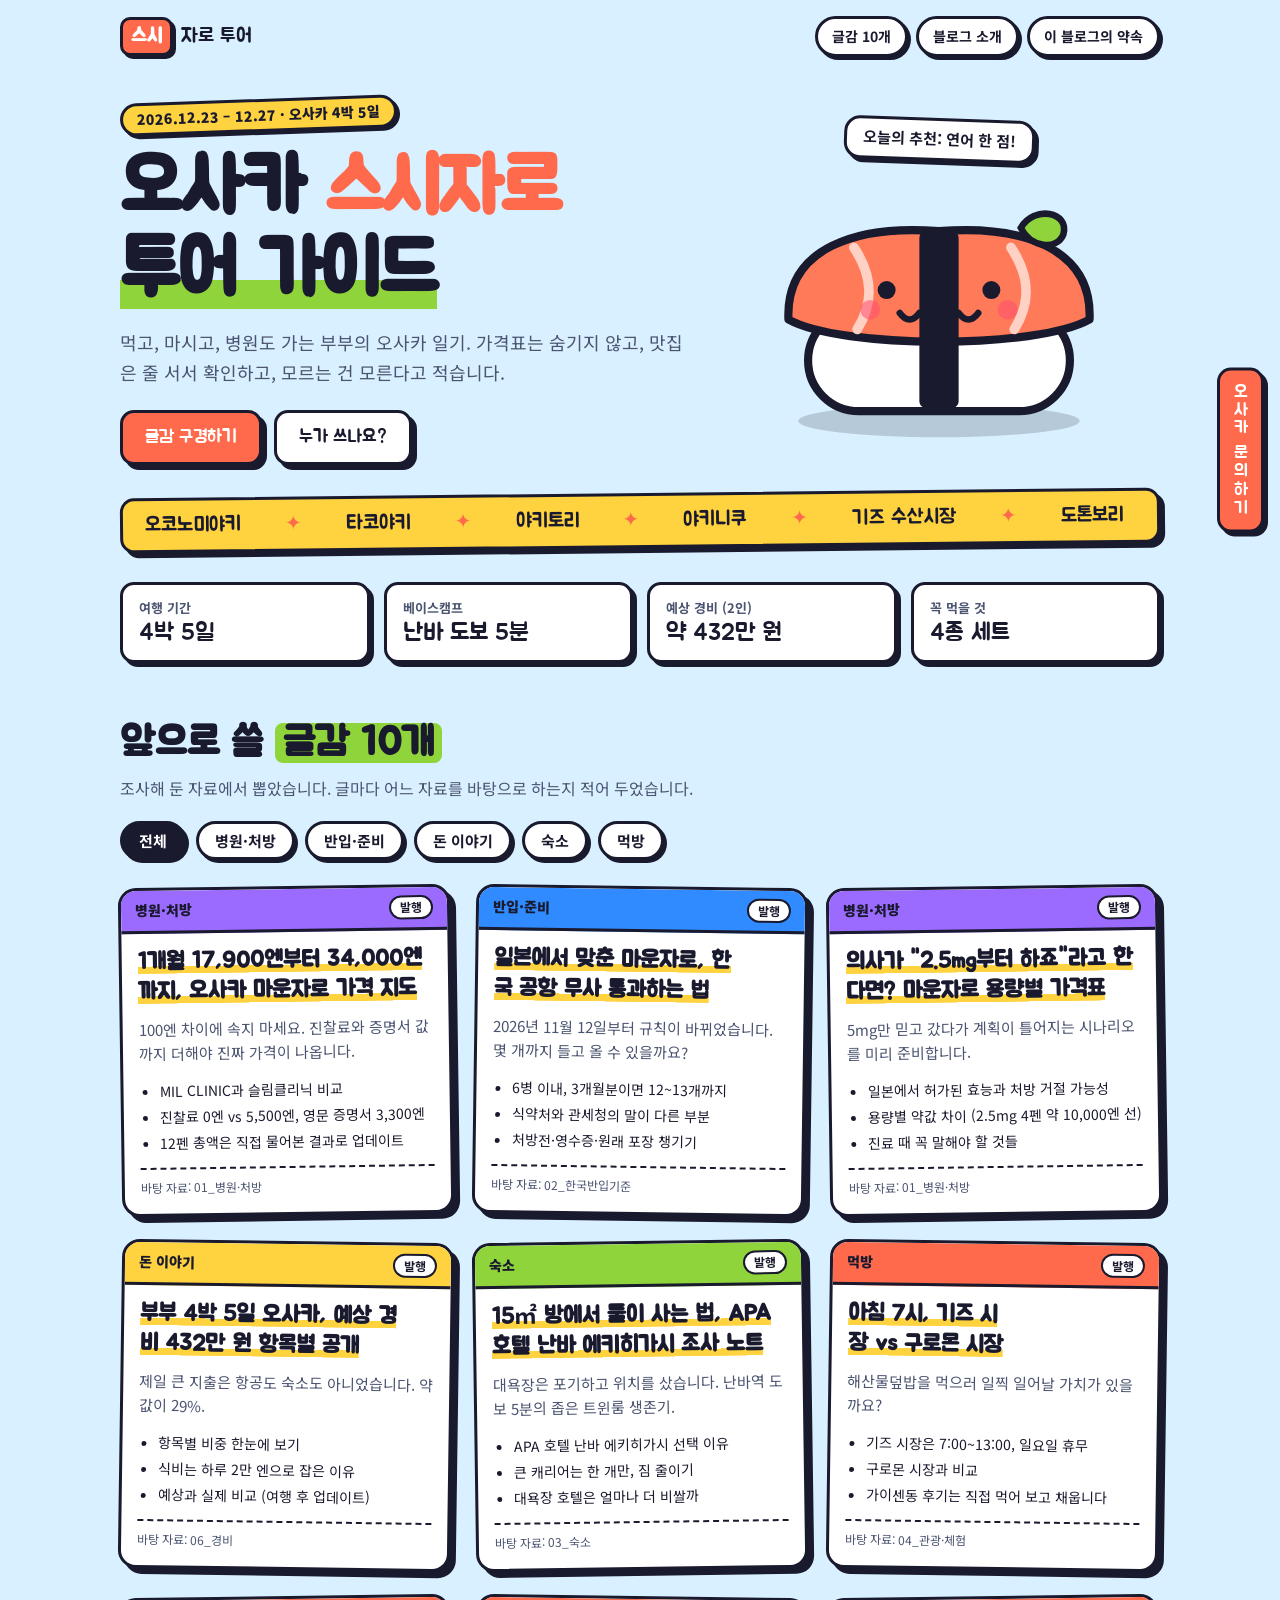
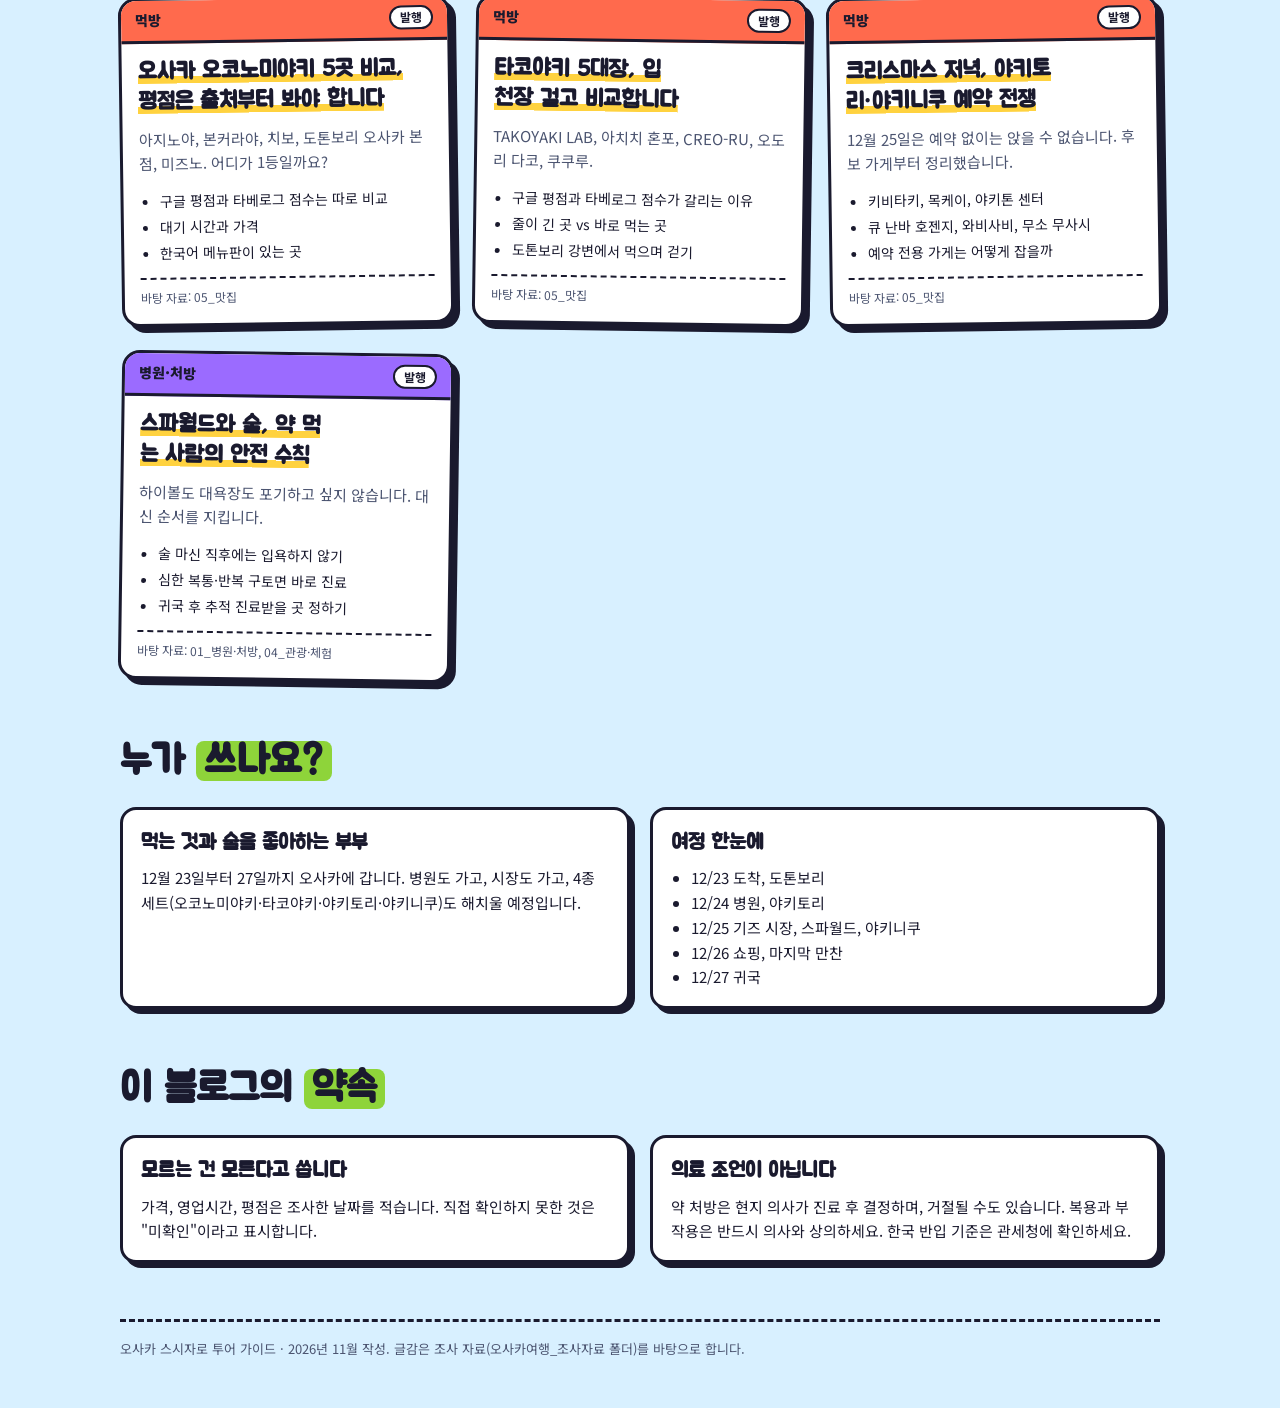
==== index.html @ 376a3b2e "블로그 첫 업로드 Co-Authored-By: Claude Sonnet 5.5 <noreply@anthropic.com>" ====
<!doctype html>
<html lang="ko">
<head>
  <meta charset="utf-8">
  <meta name="viewport" content="width=device-width, initial-scale=1">
  <title>오사카 스시자로 투어 가이드</title>
  <meta name="description" content="먹고 마시고 처방받는 오사카 4박 5일. 병원 가격부터 맛집, 경비까지 솔직하게 기록하는 여행 블로그">
  <link rel="preconnect" href="https://fonts.googleapis.com">
  <link rel="preconnect" href="https://fonts.gstatic.com" crossorigin>
  <link rel="stylesheet" href="https://fonts.googleapis.com/css2?family=Jua&family=Noto+Sans+KR:wght@400;500;700;900&display=swap">
  <link rel="stylesheet" href="style.css">
</head>
<body>
<div class="wrap">

  <div class="bar">
    <a class="logo" href="#top"><b>스시</b>자로 투어</a>
    <nav class="menu" aria-label="메뉴">
      <a href="#topics">글감 10개</a>
      <a href="#about">블로그 소개</a>
      <a href="#rules">이 블로그의 약속</a>
    </nav>
  </div>

  <header class="hero" id="top">
    <div>
      <span class="kicker">2026.12.23 – 12.27 · 오사카 4박 5일</span>
      <h1>오사카 <span>스시자로</span><br><em>투어 가이드</em></h1>
      <p class="lead">먹고, 마시고, 병원도 가는 부부의 오사카 일기. 가격표는 숨기지 않고, 맛집은 줄 서서 확인하고, 모르는 건 모른다고 적습니다.</p>
      <div class="cta">
        <a class="btn" href="#topics">글감 구경하기</a>
        <a class="btn alt" href="#about">누가 쓰나요?</a>
      </div>
    </div>
    <div class="mascot">
      <p class="bubble">오늘의 추천: 연어 한 점!</p>
      <svg viewBox="0 0 220 170" role="img" aria-label="웃는 연어 초밥 캐릭터">
        <ellipse cx="110" cy="154" rx="86" ry="10" fill="#1a1a2e" opacity=".18"/>
        <rect x="30" y="86" width="160" height="62" rx="31" fill="#ffffff" stroke="#1a1a2e" stroke-width="5"/>
        <path d="M18 92 C16 48 60 34 110 38 C160 34 204 48 202 92 C170 110 50 110 18 92Z" fill="#ff7a59" stroke="#1a1a2e" stroke-width="5" stroke-linejoin="round"/>
        <path d="M58 48 C70 66 70 82 60 98" stroke="#ffd1c4" stroke-width="6" fill="none" stroke-linecap="round"/>
        <path d="M154 48 C166 66 166 82 156 98" stroke="#ffd1c4" stroke-width="6" fill="none" stroke-linecap="round"/>
        <rect x="98" y="38" width="24" height="108" rx="4" fill="#1a1a2e"/>
        <circle cx="78" cy="74" r="5.5" fill="#1a1a2e"/>
        <circle cx="142" cy="74" r="5.5" fill="#1a1a2e"/>
        <circle cx="68" cy="86" r="6" fill="#ff4d6d" opacity=".55"/>
        <circle cx="152" cy="86" r="6" fill="#ff4d6d" opacity=".55"/>
        <path d="M86 88 Q92 96 98 88" stroke="#1a1a2e" stroke-width="4" fill="none" stroke-linecap="round"/>
        <path d="M122 88 Q128 96 134 88" stroke="#1a1a2e" stroke-width="4" fill="none" stroke-linecap="round"/>
        <path d="M160 36 C168 22 190 26 186 40 C182 50 166 48 160 36Z" fill="#8ed43a" stroke="#1a1a2e" stroke-width="4"/>
      </svg>
    </div>
  </header>

  <div class="ticker" aria-hidden="true">
    <div class="track">
      <span>오코노미야키</span><span>타코야키</span><span>야키토리</span><span>야키니쿠</span><span>기즈 수산시장</span><span>도톤보리</span><span>하이볼 한 잔</span>
      <span>오코노미야키</span><span>타코야키</span><span>야키토리</span><span>야키니쿠</span><span>기즈 수산시장</span><span>도톤보리</span><span>하이볼 한 잔</span>
    </div>
  </div>

  <section class="facts" aria-label="여행 정보">
    <div class="fact"><div class="k">여행 기간</div><div class="v">4박 5일</div></div>
    <div class="fact"><div class="k">베이스캠프</div><div class="v">난바 도보 5분</div></div>
    <div class="fact"><div class="k">예상 경비 (2인)</div><div class="v">약 432만 원</div></div>
    <div class="fact"><div class="k">꼭 먹을 것</div><div class="v">4종 세트</div></div>
  </section>

  <section class="sec" id="topics">
    <h2>앞으로 쓸 <mark>글감 10개</mark></h2>
    <p class="sub">조사해 둔 자료에서 뽑았습니다. 글마다 어느 자료를 바탕으로 하는지 적어 두었습니다.</p>

    <div class="filters" role="group" aria-label="카테고리 필터">
      <button class="chip" type="button" data-f="all" aria-pressed="true">전체</button>
      <button class="chip" type="button" data-f="med" aria-pressed="false">병원·처방</button>
      <button class="chip" type="button" data-f="law" aria-pressed="false">반입·준비</button>
      <button class="chip" type="button" data-f="money" aria-pressed="false">돈 이야기</button>
      <button class="chip" type="button" data-f="stay" aria-pressed="false">숙소</button>
      <button class="chip" type="button" data-f="food" aria-pressed="false">먹방</button>
    </div>

    <div class="grid" id="grid">

      <article class="card t-med" data-c="med">
        <div class="head"><span class="cat">병원·처방</span><span class="state">발행</span></div>
        <div class="body">
          <h3><a href="posts/mounjaro-price-map.html">1개월 17,900엔부터 34,000엔까지, 오사카 마운자로 가격 지도</a></h3>
          <p class="hook">100엔 차이에 속지 마세요. 진찰료와 증명서 값까지 더해야 진짜 가격이 나옵니다.</p>
          <ul>
            <li>MIL CLINIC과 슬림클리닉 비교</li>
            <li>진찰료 0엔 vs 5,500엔, 영문 증명서 3,300엔</li>
            <li>12펜 총액은 직접 물어본 결과로 업데이트</li>
          </ul>
          <p class="src">바탕 자료: 01_병원·처방</p>
        </div>
      </article>

      <article class="card t-law" data-c="law">
        <div class="head"><span class="cat">반입·준비</span><span class="state">발행</span></div>
        <div class="body">
          <h3><a href="posts/korea-customs-rules.html">일본에서 맞춘 마운자로, 한국 공항 무사 통과하는 법</a></h3>
          <p class="hook">2026년 11월 12일부터 규칙이 바뀌었습니다. 몇 개까지 들고 올 수 있을까요?</p>
          <ul>
            <li>6병 이내, 3개월분이면 12~13개까지</li>
            <li>식약처와 관세청의 말이 다른 부분</li>
            <li>처방전·영수증·원래 포장 챙기기</li>
          </ul>
          <p class="src">바탕 자료: 02_한국반입기준</p>
        </div>
      </article>

      <article class="card t-med" data-c="med">
        <div class="head"><span class="cat">병원·처방</span><span class="state">발행</span></div>
        <div class="body">
          <h3><a href="posts/dose-2-5mg.html">의사가 "2.5mg부터 하죠"라고 한다면? 마운자로 용량별 가격표</a></h3>
          <p class="hook">5mg만 믿고 갔다가 계획이 틀어지는 시나리오를 미리 준비합니다.</p>
          <ul>
            <li>일본에서 허가된 효능과 처방 거절 가능성</li>
            <li>용량별 약값 차이 (2.5mg 4펜 약 10,000엔 선)</li>
            <li>진료 때 꼭 말해야 할 것들</li>
          </ul>
          <p class="src">바탕 자료: 01_병원·처방</p>
        </div>
      </article>

      <article class="card t-money" data-c="money">
        <div class="head"><span class="cat">돈 이야기</span><span class="state">발행</span></div>
        <div class="body">
          <h3><a href="posts/budget-432.html">부부 4박 5일 오사카, 예상 경비 432만 원 항목별 공개</a></h3>
          <p class="hook">제일 큰 지출은 항공도 숙소도 아니었습니다. 약값이 29%.</p>
          <ul>
            <li>항목별 비중 한눈에 보기</li>
            <li>식비는 하루 2만 엔으로 잡은 이유</li>
            <li>예상과 실제 비교 (여행 후 업데이트)</li>
          </ul>
          <p class="src">바탕 자료: 06_경비</p>
        </div>
      </article>

      <article class="card t-stay" data-c="stay">
        <div class="head"><span class="cat">숙소</span><span class="state">발행</span></div>
        <div class="body">
          <h3><a href="posts/hotel-15sqm.html">15㎡ 방에서 둘이 사는 법, APA 호텔 난바 에키히가시 조사 노트</a></h3>
          <p class="hook">대욕장은 포기하고 위치를 샀습니다. 난바역 도보 5분의 좁은 트윈룸 생존기.</p>
          <ul>
            <li>APA 호텔 난바 에키히가시 선택 이유</li>
            <li>큰 캐리어는 한 개만, 짐 줄이기</li>
            <li>대욕장 호텔은 얼마나 더 비쌀까</li>
          </ul>
          <p class="src">바탕 자료: 03_숙소</p>
        </div>
      </article>

      <article class="card t-food" data-c="food">
        <div class="head"><span class="cat">먹방</span><span class="state">발행</span></div>
        <div class="body">
          <h3><a href="posts/kizu-vs-kuromon.html">아침 7시, 기즈 시장 vs 구로몬 시장</a></h3>
          <p class="hook">해산물덮밥을 먹으러 일찍 일어날 가치가 있을까요?</p>
          <ul>
            <li>기즈 시장은 7:00~13:00, 일요일 휴무</li>
            <li>구로몬 시장과 비교</li>
            <li>가이센동 후기는 직접 먹어 보고 채웁니다</li>
          </ul>
          <p class="src">바탕 자료: 04_관광·체험</p>
        </div>
      </article>

      <article class="card t-food" data-c="food">
        <div class="head"><span class="cat">먹방</span><span class="state">발행</span></div>
        <div class="body">
          <h3><a href="posts/okonomiyaki-5.html">오사카 오코노미야키 5곳 비교, 평점은 출처부터 봐야 합니다</a></h3>
          <p class="hook">아지노야, 본커라야, 치보, 도톤보리 오사카 본점, 미즈노. 어디가 1등일까요?</p>
          <ul>
            <li>구글 평점과 타베로그 점수는 따로 비교</li>
            <li>대기 시간과 가격</li>
            <li>한국어 메뉴판이 있는 곳</li>
          </ul>
          <p class="src">바탕 자료: 05_맛집</p>
        </div>
      </article>

      <article class="card t-food" data-c="food">
        <div class="head"><span class="cat">먹방</span><span class="state">발행</span></div>
        <div class="body">
          <h3><a href="posts/takoyaki-5.html">타코야키 5대장, 입천장 걸고 비교합니다</a></h3>
          <p class="hook">TAKOYAKI LAB, 아치치 혼포, CREO-RU, 오도리 다코, 쿠쿠루.</p>
          <ul>
            <li>구글 평점과 타베로그 점수가 갈리는 이유</li>
            <li>줄이 긴 곳 vs 바로 먹는 곳</li>
            <li>도톤보리 강변에서 먹으며 걷기</li>
          </ul>
          <p class="src">바탕 자료: 05_맛집</p>
        </div>
      </article>

      <article class="card t-food" data-c="food">
        <div class="head"><span class="cat">먹방</span><span class="state">발행</span></div>
        <div class="body">
          <h3><a href="posts/christmas-yakitori-yakiniku.html">크리스마스 저녁, 야키토리·야키니쿠 예약 전쟁</a></h3>
          <p class="hook">12월 25일은 예약 없이는 앉을 수 없습니다. 후보 가게부터 정리했습니다.</p>
          <ul>
            <li>키비타키, 목케이, 야키톤 센터</li>
            <li>큐 난바 호젠지, 와비사비, 무소 무사시</li>
            <li>예약 전용 가게는 어떻게 잡을까</li>
          </ul>
          <p class="src">바탕 자료: 05_맛집</p>
        </div>
      </article>

      <article class="card t-med" data-c="med">
        <div class="head"><span class="cat">병원·처방</span><span class="state">발행</span></div>
        <div class="body">
          <h3><a href="posts/spaworld-and-drinks.html">스파월드와 술, 약 먹는 사람의 안전 수칙</a></h3>
          <p class="hook">하이볼도 대욕장도 포기하고 싶지 않습니다. 대신 순서를 지킵니다.</p>
          <ul>
            <li>술 마신 직후에는 입욕하지 않기</li>
            <li>심한 복통·반복 구토면 바로 진료</li>
            <li>귀국 후 추적 진료받을 곳 정하기</li>
          </ul>
          <p class="src">바탕 자료: 01_병원·처방, 04_관광·체험</p>
        </div>
      </article>

    </div>
  </section>

  <section class="sec" id="about">
    <h2>누가 <mark>쓰나요?</mark></h2>
    <div class="about">
      <div class="note">
        <h3>먹는 것과 술을 좋아하는 부부</h3>
        <p>12월 23일부터 27일까지 오사카에 갑니다. 병원도 가고, 시장도 가고, 4종 세트(오코노미야키·타코야키·야키토리·야키니쿠)도 해치울 예정입니다.</p>
      </div>
      <div class="note">
        <h3>여정 한눈에</h3>
        <ul>
          <li>12/23 도착, 도톤보리</li>
          <li>12/24 병원, 야키토리</li>
          <li>12/25 기즈 시장, 스파월드, 야키니쿠</li>
          <li>12/26 쇼핑, 마지막 만찬</li>
          <li>12/27 귀국</li>
        </ul>
      </div>
    </div>
  </section>

  <section class="sec" id="rules">
    <h2>이 블로그의 <mark>약속</mark></h2>
    <div class="about">
      <div class="note">
        <h3>모르는 건 모른다고 씁니다</h3>
        <p>가격, 영업시간, 평점은 조사한 날짜를 적습니다. 직접 확인하지 못한 것은 "미확인"이라고 표시합니다.</p>
      </div>
      <div class="note">
        <h3>의료 조언이 아닙니다</h3>
        <p>약 처방은 현지 의사가 진료 후 결정하며, 거절될 수도 있습니다. 복용과 부작용은 반드시 의사와 상의하세요. 한국 반입 기준은 관세청에 확인하세요.</p>
      </div>
    </div>
  </section>

  <footer>
    <p>오사카 스시자로 투어 가이드 · 2026년 11월 작성. 글감은 조사 자료(오사카여행_조사자료 폴더)를 바탕으로 합니다.</p>
  </footer>

</div>

<!-- 오사카 관광 문의 팝업 (에어테이블 폼 연동) -->
<button class="ask-fab" id="askOpen" type="button" aria-controls="askPanel" aria-expanded="false">오사카 문의하기</button>
<aside class="ask-panel" id="askPanel" role="dialog" aria-label="오사카 관광 문의" hidden>
  <div class="ask-head">
    <strong>오사카 관광 문의</strong>
    <button class="ask-close" id="askClose" type="button" aria-label="닫기">×</button>
  </div>
  <form class="ask-body" id="askForm" novalidate>
    <p>오사카 관광에서 궁금한 게 있나요? 로그인 없이 남겨 주세요. 이메일로 답변드립니다.</p>
    <label>닉네임
      <input type="text" name="nick" maxlength="40" required autocomplete="nickname">
    </label>
    <label>이메일
      <input type="email" name="email" maxlength="120" required autocomplete="email">
    </label>
    <label>어떤 관광을 원하세요?
      <textarea name="want" rows="4" maxlength="1000" required placeholder="가고 싶은 곳, 궁금한 점을 적어 주세요."></textarea>
    </label>
    <input type="text" name="website" class="ask-hp" tabindex="-1" autocomplete="off" aria-hidden="true">
    <button class="btn" type="submit" id="askSubmit">문의 보내기</button>
    <p class="ask-msg" id="askMsg" role="status" aria-live="polite"></p>
  </form>
</aside>

<script>
  (function () {
    // 에어테이블 토큰(권한: data.records:write, 이 베이스만)을 아래 따옴표 안에 붙여 넣으세요.
    // 주의: 블로그 방문자가 코드에서 볼 수 있으므로 반드시 쓰기 전용·이 베이스 한정 토큰만 쓰세요.
    var AIRTABLE_TOKEN = 'patfMUoDNKihwawKv.8fa177dfb7f80d6ca1d1474630971157a06d45301fa7974c2d5905beda78af8a';
    var API_URL = 'https://api.airtable.com/v0/appZMCVjxIQNOp0qZ/tblI71jBZUew3wyYv';
    var openBtn = document.getElementById('askOpen');
    var panel = document.getElementById('askPanel');
    var closeBtn = document.getElementById('askClose');
    var form = document.getElementById('askForm');
    var msg = document.getElementById('askMsg');
    var sendBtn = document.getElementById('askSubmit');
    function toggle(show) {
      panel.hidden = !show;
      openBtn.hidden = show;
      openBtn.setAttribute('aria-expanded', show ? 'true' : 'false');
    }
    openBtn.addEventListener('click', function () { toggle(true); });
    form.addEventListener('submit', function (e) {
      e.preventDefault();
      var nick = form.nick.value.trim(), email = form.email.value.trim(), want = form.want.value.trim();
      if (form.website.value) { return; } // 스팸 봇 걸러내기
      if (!nick || !email || !want) { msg.textContent = '세 칸을 모두 채워 주세요.'; return; }
      if (!/^[^@\s]+@[^@\s]+\.[^@\s]+$/.test(email)) { msg.textContent = '이메일 형식을 확인해 주세요.'; return; }
      if (!AIRTABLE_TOKEN) { msg.textContent = '아직 접수 연결이 끝나지 않았습니다.'; return; }
      sendBtn.disabled = true; msg.textContent = '보내는 중...';
      fetch(API_URL, {
        method: 'POST',
        headers: { 'Authorization': 'Bearer ' + AIRTABLE_TOKEN, 'Content-Type': 'application/json' },
        body: JSON.stringify({ fields: { fldmFnpMJJ1Px8OaU: nick, fldLrledRYfrE1ClS: email, fldPlDzghXHToxa6z: want } })
      }).then(function (r) {
        if (!r.ok) { throw new Error(r.status); }
        form.reset(); msg.textContent = '접수되었습니다. 감사합니다!';
      }).catch(function () {
        msg.textContent = '전송에 실패했습니다. 잠시 후 다시 시도해 주세요.';
      }).then(function () { sendBtn.disabled = false; });
    });
    closeBtn.addEventListener('click', function () { toggle(false); });
    document.addEventListener('keydown', function (e) { if (e.key === 'Escape' && !panel.hidden) toggle(false); });
  })();
  (function () {
    var chips = document.querySelectorAll('.chip');
    var cards = document.querySelectorAll('#grid .card');
    chips.forEach(function (chip) {
      chip.addEventListener('click', function () {
        var f = chip.getAttribute('data-f');
        chips.forEach(function (c) { c.setAttribute('aria-pressed', c === chip ? 'true' : 'false'); });
        cards.forEach(function (card) {
          card.hidden = !(f === 'all' || card.getAttribute('data-c') === f);
        });
      });
    });
  })();
</script>
</body>
</html>
---- style.css ----
/* 오사카 스시자로 투어 가이드
   콘셉트: 초밥집 스티커 북. 두꺼운 테두리와 딱딱한 그림자, 살짝 기울어진 카드. */
:root {
  --bg: #d8f0ff;
  --paper: #ffffff;
  --ink: #1a1a2e;
  --muted: #4b5470;
  --bd: #1a1a2e;
  --shadow: #1a1a2e;
  --salmon: #ff6a4d;
  --wasabi: #8ed43a;
  --sun: #ffd23f;
  --sea: #2f8bff;
  --grape: #9b6bff;
  --display: "Jua", "Noto Sans KR", "Malgun Gothic", system-ui, sans-serif;
  --body: "Noto Sans KR", "Malgun Gothic", "Apple SD Gothic Neo", system-ui, sans-serif;
}
@media (prefers-color-scheme: dark) {
  :root:not([data-theme="light"]) {
    --bg: #11172b; --paper: #1d2542; --ink: #f4f5fb; --muted: #aab2cf;
    --bd: #f4f5fb; --shadow: #ff6a4d;
    --salmon: #ff7a5e; --wasabi: #9be04a; --sun: #ffd84f; --sea: #5aa4ff; --grape: #b194ff;
    color-scheme: dark;
  }
}
:root[data-theme="dark"] {
  --bg: #11172b; --paper: #1d2542; --ink: #f4f5fb; --muted: #aab2cf;
  --bd: #f4f5fb; --shadow: #ff6a4d;
  --salmon: #ff7a5e; --wasabi: #9be04a; --sun: #ffd84f; --sea: #5aa4ff; --grape: #b194ff;
  color-scheme: dark;
}

* { box-sizing: border-box; }
html { scroll-behavior: smooth; }
body {
  margin: 0; background: var(--bg); color: var(--ink);
  font-family: var(--body); font-size: 16px; line-height: 1.65;
  padding-left: max(16px, env(safe-area-inset-left, 0px));
  padding-right: max(16px, env(safe-area-inset-right, 0px));
  padding-block: 0 48px;
}
.wrap { max-width: 1040px; margin: 0 auto; }
h1, h2, h3, p { margin: 0; text-wrap: balance; }
a { color: inherit; }
:focus-visible { outline: 3px solid var(--sea); outline-offset: 3px; }

/* 상단 바 */
.bar {
  display: flex; align-items: center; justify-content: space-between; gap: 12px; flex-wrap: wrap;
  padding: 16px 0 6px;
}
.logo { font-family: var(--display); font-size: 20px; text-decoration: none; display: inline-flex; align-items: center; gap: 8px; }
.logo b { background: var(--salmon); color: #fff; border: 3px solid var(--bd); border-radius: 10px; padding: 0 8px; box-shadow: 3px 3px 0 var(--shadow); }
.menu { display: flex; gap: 8px; flex-wrap: wrap; }
.menu a {
  text-decoration: none; font-weight: 700; font-size: 14px; padding: 6px 14px;
  background: var(--paper); border: 3px solid var(--bd); border-radius: 999px; box-shadow: 3px 3px 0 var(--shadow);
}
.menu a:hover { background: var(--sun); color: #1a1a2e; }

/* 히어로 */
.hero { display: grid; grid-template-columns: minmax(0, 1.3fr) minmax(0, 1fr); gap: 24px; align-items: center; padding: 36px 0 28px; }
.hero .kicker {
  display: inline-block; background: var(--sun); color: #1a1a2e; font-weight: 900; font-size: 14px;
  border: 3px solid var(--bd); border-radius: 999px; padding: 2px 14px; transform: rotate(-2deg); box-shadow: 3px 3px 0 var(--shadow);
}
.hero h1 { font-family: var(--display); font-size: clamp(38px, 7.5vw, 76px); line-height: 1.08; margin-top: 16px; letter-spacing: -0.02em; }
.hero h1 span { color: var(--salmon); }
.hero h1 em { font-style: normal; background: linear-gradient(transparent 62%, var(--wasabi) 62%); }
.hero p.lead { margin-top: 16px; font-size: 18px; color: var(--muted); max-width: 34em; text-wrap: pretty; }
.cta { display: flex; gap: 12px; flex-wrap: wrap; margin-top: 22px; }
.btn {
  font-family: var(--display); font-size: 18px; text-decoration: none; padding: 10px 22px;
  border: 3px solid var(--bd); border-radius: 14px; box-shadow: 5px 5px 0 var(--shadow);
  background: var(--salmon); color: #fff; transition: transform .12s, box-shadow .12s;
}
.btn.alt { background: var(--paper); color: var(--ink); }
.btn:hover { transform: translate(2px, 2px); box-shadow: 3px 3px 0 var(--shadow); }
.mascot { justify-self: center; width: min(100%, 360px); }
.mascot svg { width: 100%; height: auto; display: block; }
.bubble {
  position: relative; margin: 0 auto 8px; width: fit-content; max-width: 100%;
  background: var(--paper); border: 3px solid var(--bd); border-radius: 16px; padding: 6px 16px; font-weight: 700; font-size: 15px;
  box-shadow: 4px 4px 0 var(--shadow); transform: rotate(2deg);
}

/* 흐르는 띠 */
.ticker { overflow: hidden; border: 3px solid var(--bd); border-radius: 14px; background: var(--sun); color: #1a1a2e; box-shadow: 5px 5px 0 var(--shadow); transform: rotate(-0.6deg); }
.ticker .track { display: flex; width: max-content; animation: slide 28s linear infinite; }
.ticker span { font-family: var(--display); font-size: 20px; padding: 8px 22px; white-space: nowrap; }
.ticker span::after { content: "✦"; margin-left: 44px; color: var(--salmon); }
@keyframes slide { to { transform: translateX(-50%); } }

/* 정보 띠 */
.facts { display: grid; grid-template-columns: repeat(auto-fit, minmax(180px, 1fr)); gap: 14px; margin-top: 34px; }
.fact { background: var(--paper); border: 3px solid var(--bd); border-radius: 14px; padding: 12px 16px; box-shadow: 4px 4px 0 var(--shadow); min-width: 0; }
.fact .k { font-size: 13px; color: var(--muted); font-weight: 700; }
.fact .v { font-family: var(--display); font-size: 24px; line-height: 1.2; }

/* 섹션 제목 */
.sec { margin-top: 56px; }
.sec h2 { font-family: var(--display); font-size: clamp(28px, 5vw, 40px); line-height: 1.2; }
.sec h2 mark { background: var(--wasabi); color: #1a1a2e; padding: 0 8px; border-radius: 8px; }
.sec .sub { color: var(--muted); margin-top: 8px; text-wrap: pretty; }

/* 필터 */
.filters { display: flex; gap: 10px; flex-wrap: wrap; margin-top: 20px; }
.chip {
  font-family: var(--body); font-weight: 700; font-size: 15px; cursor: pointer; color: var(--ink);
  background: var(--paper); border: 3px solid var(--bd); border-radius: 999px; padding: 6px 16px; box-shadow: 3px 3px 0 var(--shadow);
}
.chip[aria-pressed="true"] { background: var(--ink); color: var(--paper); }

/* 글감 카드 */
.grid { display: grid; grid-template-columns: repeat(auto-fill, minmax(290px, 1fr)); gap: 26px 22px; margin-top: 26px; }
.card {
  --tone: var(--salmon);
  background: var(--paper); border: 3px solid var(--bd); border-radius: 18px; box-shadow: 6px 6px 0 var(--shadow);
  padding: 0; display: flex; flex-direction: column; min-width: 0; overflow: hidden; transition: transform .15s;
}
.card:nth-child(odd) { transform: rotate(-0.8deg); }
.card:nth-child(even) { transform: rotate(0.8deg); }
.card:hover { transform: rotate(0) translateY(-3px); }
.card[hidden] { display: none; }
.card .head { background: var(--tone); color: #1a1a2e; border-bottom: 3px solid var(--bd); padding: 8px 14px; display: flex; justify-content: space-between; align-items: center; gap: 8px; }
.card .cat { font-weight: 900; font-size: 14px; }
.card .state { font-size: 12px; font-weight: 700; background: #fff; color: #1a1a2e; border: 2px solid var(--bd); border-radius: 999px; padding: 0 9px; }
.card .body { padding: 14px 16px 16px; display: flex; flex-direction: column; gap: 10px; flex: 1; }
.card h3 { font-family: var(--display); font-size: 23px; line-height: 1.3; text-wrap: balance; }
.card h3 a { text-decoration: none; background: linear-gradient(transparent 68%, var(--sun) 68%); color: var(--ink); }
.card h3 a:hover { background: var(--sun); color: #1a1a2e; }
.card .hook { color: var(--muted); font-size: 15px; text-wrap: pretty; }
.card ul { margin: 0; padding-left: 20px; font-size: 14px; }
.card li { margin: 3px 0; text-wrap: pretty; }
.card .src { margin-top: auto; font-size: 12px; color: var(--muted); border-top: 2px dashed var(--bd); padding-top: 8px; }
.t-med { --tone: var(--grape); } .t-law { --tone: var(--sea); } .t-money { --tone: var(--sun); }
.t-stay { --tone: var(--wasabi); } .t-food { --tone: var(--salmon); }

/* 글 페이지 */
.post { max-width: 760px; margin: 0 auto; padding-top: 28px; }
.post .crumb { font-weight: 700; font-size: 14px; }
.post .crumb a { text-decoration: none; background: var(--paper); border: 3px solid var(--bd); border-radius: 999px; padding: 4px 14px; box-shadow: 3px 3px 0 var(--shadow); display: inline-block; }
.post .crumb a:hover { background: var(--sun); color: #1a1a2e; }
.post h1 { font-family: var(--display); font-size: clamp(30px, 6vw, 46px); line-height: 1.2; margin-top: 20px; letter-spacing: -0.01em; }
.post .meta { color: var(--muted); font-size: 14px; margin-top: 12px; display: flex; gap: 8px 14px; flex-wrap: wrap; }
.post .meta b { background: var(--grape); color: #1a1a2e; border: 2px solid var(--bd); border-radius: 999px; padding: 0 10px; }
.post h2 { font-family: var(--display); font-size: clamp(24px, 4.5vw, 32px); line-height: 1.25; margin-top: 44px; }
.post h2 mark { background: var(--wasabi); color: #1a1a2e; padding: 0 8px; border-radius: 8px; }
.post h3 { font-family: var(--display); font-size: 21px; margin-top: 26px; }
.post p { margin-top: 14px; text-wrap: pretty; }
.post ul, .post ol { padding-left: 22px; margin: 12px 0 0; }
.post li { margin: 5px 0; text-wrap: pretty; }
.post .tablewrap { overflow-x: auto; margin-top: 18px; border: 3px solid var(--bd); border-radius: 14px; background: var(--paper); box-shadow: 5px 5px 0 var(--shadow); }
.post table { width: 100%; border-collapse: collapse; font-size: 14px; min-width: 620px; }
.post th, .post td { padding: 10px 12px; text-align: left; border-bottom: 2px solid var(--line, #c9cfe0); vertical-align: top; }
.post th { background: var(--sun); color: #1a1a2e; font-size: 13px; white-space: nowrap; }
.post tr:last-child td { border-bottom: 0; }
.post td.num { text-align: right; white-space: nowrap; font-weight: 700; font-variant-numeric: tabular-nums; }
.post .box { margin-top: 20px; background: var(--paper); border: 3px solid var(--bd); border-radius: 16px; padding: 14px 18px 16px; box-shadow: 5px 5px 0 var(--shadow); }
.post .box.warn { background: color-mix(in srgb, var(--sun) 35%, var(--paper)); }
.post .box strong.t { font-family: var(--display); font-size: 19px; display: block; }
.post .box p:first-of-type { margin-top: 6px; }
.map { margin-top: 18px; background: var(--paper); border: 3px solid var(--bd); border-radius: 16px; padding: 14px 16px; box-shadow: 5px 5px 0 var(--shadow); }
.map .row { display: grid; grid-template-columns: minmax(96px, 1.1fr) minmax(0, 3fr) auto; gap: 10px; align-items: center; padding: 7px 0; font-size: 14px; }
.map .row + .row { border-top: 2px dashed var(--bd); }
.map .nm { font-weight: 700; min-width: 0; }
.map .nm small { display: block; font-weight: 400; color: var(--muted); font-size: 12px; }
.map .tr { height: 18px; background: color-mix(in srgb, var(--ink) 10%, var(--paper)); border-radius: 9px; border: 2px solid var(--bd); overflow: hidden; }
.map .fl { display: block; height: 100%; background: var(--salmon); }
.map .fl.lo { background: var(--wasabi); }
.map .fl.hi { background: var(--grape); }
.map .pr { font-variant-numeric: tabular-nums; font-weight: 900; white-space: nowrap; }
.map .axis { margin-top: 8px; font-size: 12px; color: var(--muted); }
.post .src-list { font-size: 13px; color: var(--muted); }
.post .src-list li { word-break: break-all; }
.post .src-list a { color: var(--sea); }
@media (max-width: 520px) { .map .row { grid-template-columns: 1fr auto; } .map .tr { grid-column: 1 / -1; order: 3; } }

/* 소개 */
.about { display: grid; grid-template-columns: repeat(auto-fit, minmax(260px, 1fr)); gap: 20px; margin-top: 22px; }
.note { background: var(--paper); border: 3px solid var(--bd); border-radius: 16px; padding: 16px 18px; box-shadow: 5px 5px 0 var(--shadow); min-width: 0; }
.note h3 { font-family: var(--display); font-size: 21px; margin-bottom: 6px; }
.note p, .note li { font-size: 15px; text-wrap: pretty; }
.note ul { margin: 0; padding-left: 20px; }

footer { margin-top: 56px; font-size: 13px; color: var(--muted); text-wrap: pretty; border-top: 3px dashed var(--bd); padding-top: 16px; }

/* 오른쪽 문의 팝업 */
.ask-fab {
  position: fixed; right: 16px; top: 50%; transform: translateY(-50%); z-index: 50;
  font-family: var(--display); font-size: 17px; cursor: pointer; color: #fff; background: var(--salmon);
  border: 3px solid var(--bd); border-radius: 14px; box-shadow: 4px 4px 0 var(--shadow); padding: 12px 10px;
  writing-mode: vertical-rl; letter-spacing: .08em;
}
.ask-fab:hover { background: var(--sea); }
.ask-panel {
  position: fixed; right: 16px; top: 50%; transform: translateY(-50%); z-index: 60;
  width: min(380px, calc(100vw - 32px)); height: min(640px, calc(100vh - 32px));
  background: var(--paper); border: 3px solid var(--bd); border-radius: 18px; box-shadow: 6px 6px 0 var(--shadow);
  display: flex; flex-direction: column; overflow: hidden;
}
.ask-panel[hidden] { display: none; }
.ask-head { display: flex; justify-content: space-between; align-items: center; gap: 8px; background: var(--sun); color: #1a1a2e; border-bottom: 3px solid var(--bd); padding: 8px 14px; }
.ask-head strong { font-family: var(--display); font-size: 18px; }
.ask-close { font-size: 18px; line-height: 1; cursor: pointer; background: #fff; color: #1a1a2e; border: 2px solid var(--bd); border-radius: 999px; width: 30px; height: 30px; }
.ask-body { padding: 18px; display: flex; flex-direction: column; gap: 12px; font-size: 15px; }
.ask-body ul { margin: 0; padding-left: 20px; color: var(--muted); font-size: 14px; }
.ask-body .btn { align-self: flex-start; cursor: pointer; }
.ask-body label { display: flex; flex-direction: column; gap: 4px; font-weight: 700; font-size: 14px; }
.ask-body input, .ask-body textarea {
  font: inherit; font-weight: 400; color: var(--ink); background: var(--paper);
  border: 3px solid var(--bd); border-radius: 10px; padding: 8px 10px; width: 100%;
}
.ask-body textarea { resize: vertical; }
.ask-hp { position: absolute; left: -9999px; width: 1px; height: 1px; opacity: 0; }
.ask-msg { font-size: 14px; font-weight: 700; min-height: 1.4em; }
.ask-panel { overflow-y: auto; }
.ask-panel { height: auto; }

@media (max-width: 760px) {
  .hero { grid-template-columns: 1fr; }
  .mascot { order: -1; width: min(70%, 260px); }
  .card:nth-child(odd), .card:nth-child(even) { transform: none; }
}
/* 모바일 보정 */
.ask-panel { max-height: calc(100dvh - 32px); }
@media (max-width: 760px) {
  body { padding-bottom: 96px; }
  .bar { flex-direction: column; align-items: flex-start; }
  .menu a { font-size: 13px; padding: 5px 12px; }
  .hero { padding: 24px 0 20px; }
  .hero h1 { font-size: clamp(32px, 10vw, 48px); }
  .hero p.lead { font-size: 16px; }
  .btn { font-size: 16px; padding: 9px 18px; }
  .ticker { transform: none; }
  .ticker span { font-size: 17px; padding: 6px 16px; }
  .sec { margin-top: 40px; }
  .grid { grid-template-columns: 1fr; gap: 22px; }
  .facts { grid-template-columns: repeat(2, minmax(0, 1fr)); }
  .fact .v { font-size: 20px; }

  /* 문의 버튼: 세로 글자 대신 오른쪽 아래 가로 알약 버튼 */
  .ask-fab {
    top: auto; bottom: max(16px, env(safe-area-inset-bottom, 0px)); right: 16px; transform: none;
    writing-mode: horizontal-tb; letter-spacing: 0; white-space: nowrap;
    font-size: 16px; padding: 10px 18px; border-radius: 999px;
  }
  /* 문의 창: 화면 아래에서 올라오는 시트 */
  .ask-panel {
    top: auto; bottom: 0; right: 0; left: 0; transform: none; width: 100%;
    max-height: 85dvh; border-radius: 18px 18px 0 0; border-bottom: 0;
  }
  .ask-body input, .ask-body textarea { font-size: 16px; }
}
@media (max-width: 380px) {
  .logo { font-size: 18px; }
  .facts { grid-template-columns: 1fr; }
}
@media (prefers-reduced-motion: reduce) {
  html { scroll-behavior: auto; }
  .ticker .track { animation: none; flex-wrap: wrap; width: auto; }
  .card, .btn { transition: none; }
}
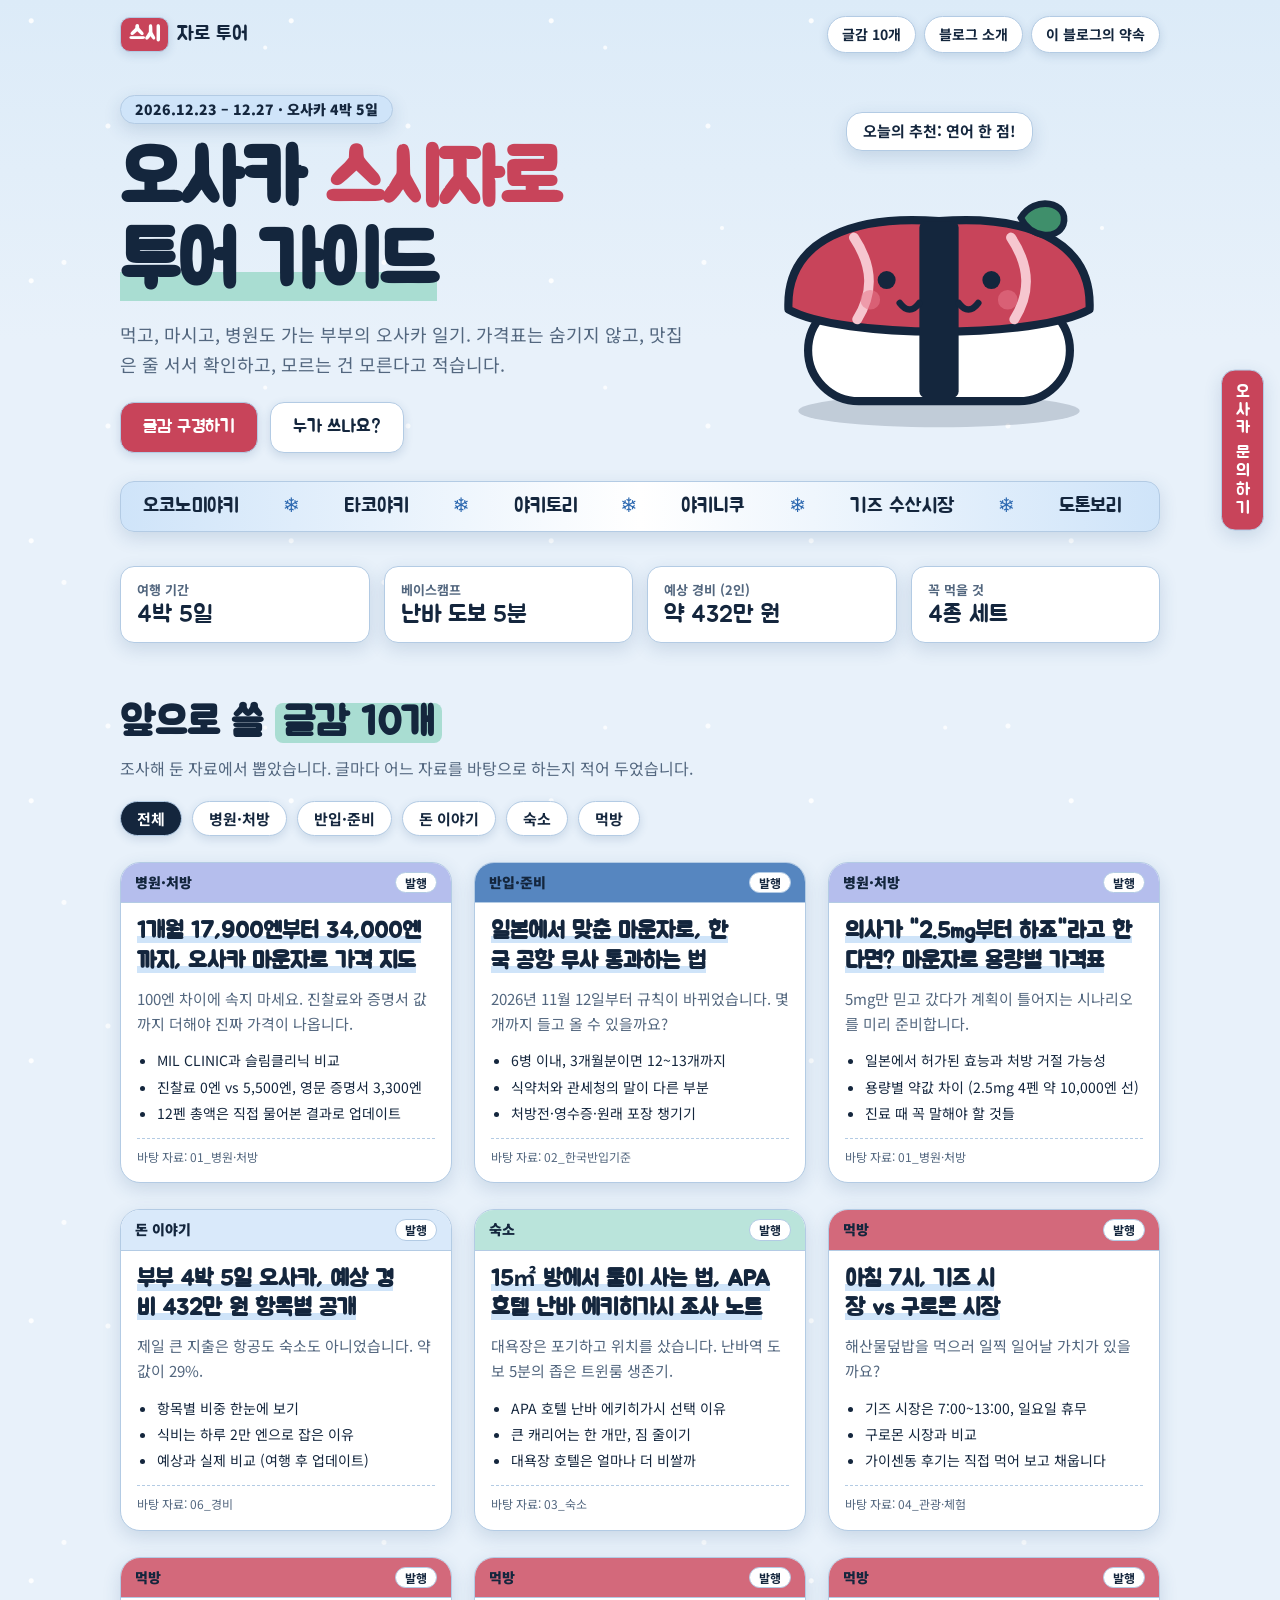
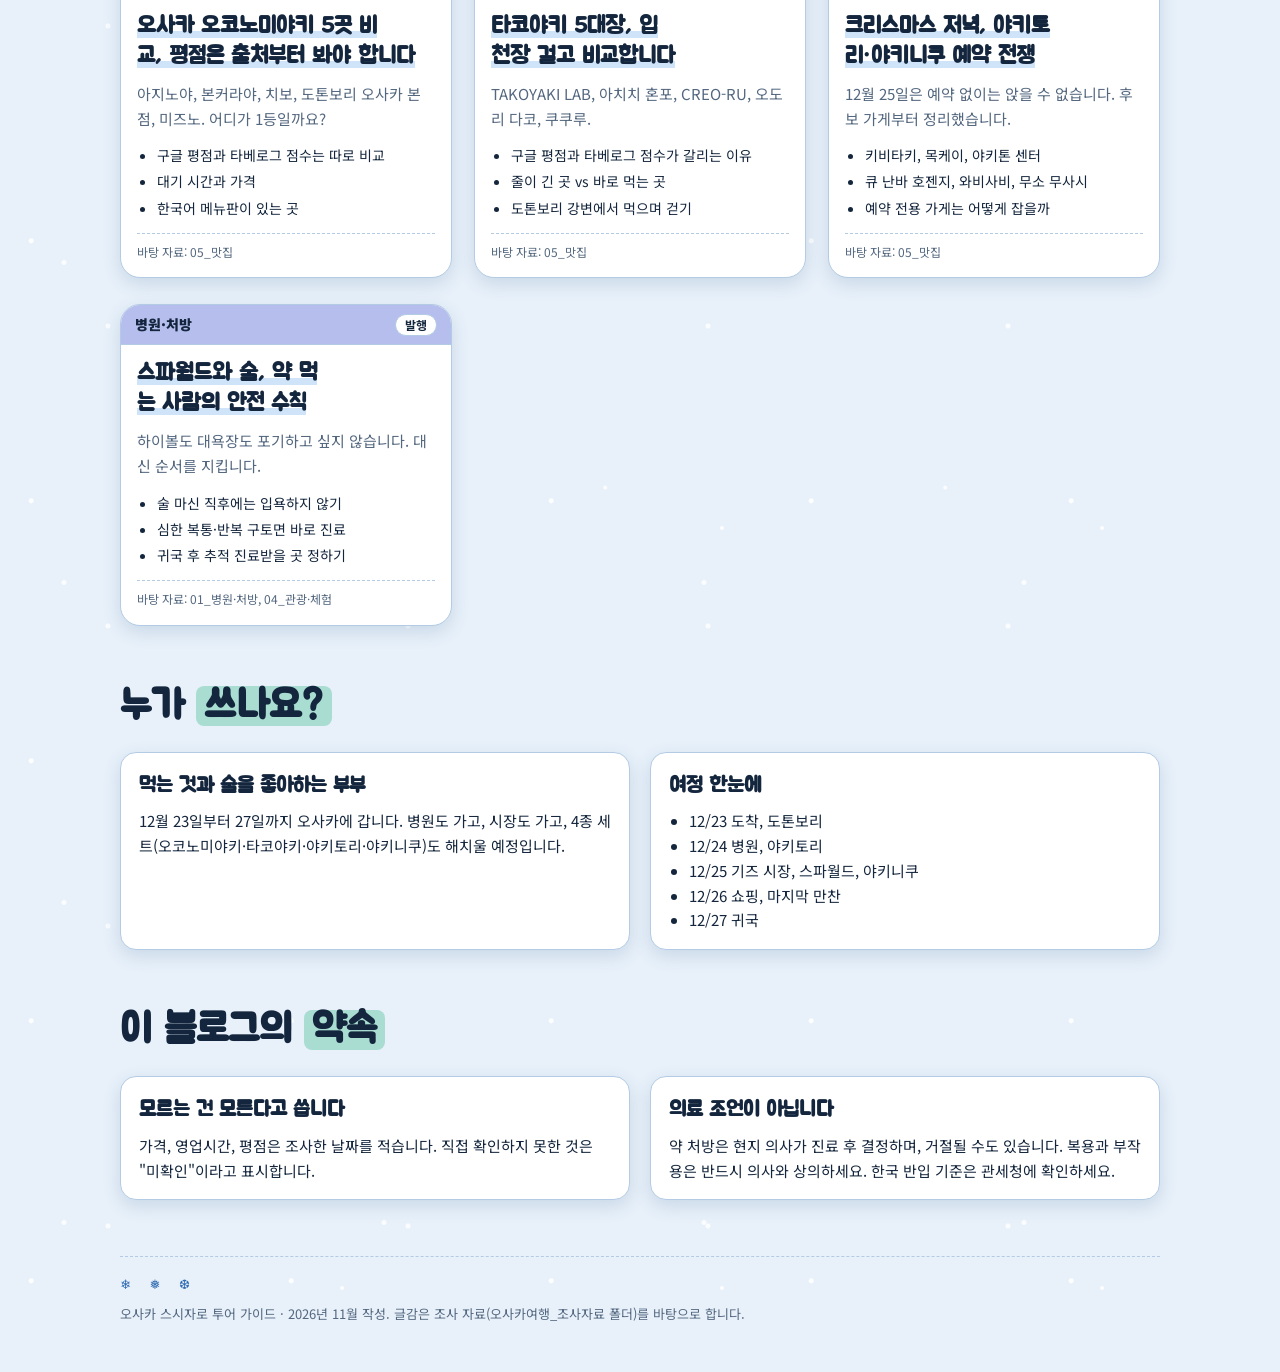
==== commit c70506ff: "겨울 테마로 색상과 디자인 변경 Co-Authored-By: Claude Sonnet 5.5 <noreply@anthropic.com>" ====
--- a/index.html
+++ b/index.html
@@ -35,19 +35,19 @@
     <div class="mascot">
       <p class="bubble">오늘의 추천: 연어 한 점!</p>
       <svg viewBox="0 0 220 170" role="img" aria-label="웃는 연어 초밥 캐릭터">
-        <ellipse cx="110" cy="154" rx="86" ry="10" fill="#1a1a2e" opacity=".18"/>
-        <rect x="30" y="86" width="160" height="62" rx="31" fill="#ffffff" stroke="#1a1a2e" stroke-width="5"/>
-        <path d="M18 92 C16 48 60 34 110 38 C160 34 204 48 202 92 C170 110 50 110 18 92Z" fill="#ff7a59" stroke="#1a1a2e" stroke-width="5" stroke-linejoin="round"/>
-        <path d="M58 48 C70 66 70 82 60 98" stroke="#ffd1c4" stroke-width="6" fill="none" stroke-linecap="round"/>
-        <path d="M154 48 C166 66 166 82 156 98" stroke="#ffd1c4" stroke-width="6" fill="none" stroke-linecap="round"/>
-        <rect x="98" y="38" width="24" height="108" rx="4" fill="#1a1a2e"/>
-        <circle cx="78" cy="74" r="5.5" fill="#1a1a2e"/>
-        <circle cx="142" cy="74" r="5.5" fill="#1a1a2e"/>
-        <circle cx="68" cy="86" r="6" fill="#ff4d6d" opacity=".55"/>
-        <circle cx="152" cy="86" r="6" fill="#ff4d6d" opacity=".55"/>
-        <path d="M86 88 Q92 96 98 88" stroke="#1a1a2e" stroke-width="4" fill="none" stroke-linecap="round"/>
-        <path d="M122 88 Q128 96 134 88" stroke="#1a1a2e" stroke-width="4" fill="none" stroke-linecap="round"/>
-        <path d="M160 36 C168 22 190 26 186 40 C182 50 166 48 160 36Z" fill="#8ed43a" stroke="#1a1a2e" stroke-width="4"/>
+        <ellipse cx="110" cy="154" rx="86" ry="10" fill="#14263d" opacity=".18"/>
+        <rect x="30" y="86" width="160" height="62" rx="31" fill="#ffffff" stroke="#14263d" stroke-width="5"/>
+        <path d="M18 92 C16 48 60 34 110 38 C160 34 204 48 202 92 C170 110 50 110 18 92Z" fill="#c8445a" stroke="#14263d" stroke-width="5" stroke-linejoin="round"/>
+        <path d="M58 48 C70 66 70 82 60 98" stroke="#f6c6cf" stroke-width="6" fill="none" stroke-linecap="round"/>
+        <path d="M154 48 C166 66 166 82 156 98" stroke="#f6c6cf" stroke-width="6" fill="none" stroke-linecap="round"/>
+        <rect x="98" y="38" width="24" height="108" rx="4" fill="#14263d"/>
+        <circle cx="78" cy="74" r="5.5" fill="#14263d"/>
+        <circle cx="142" cy="74" r="5.5" fill="#14263d"/>
+        <circle cx="68" cy="86" r="6" fill="#e8788c" opacity=".55"/>
+        <circle cx="152" cy="86" r="6" fill="#e8788c" opacity=".55"/>
+        <path d="M86 88 Q92 96 98 88" stroke="#14263d" stroke-width="4" fill="none" stroke-linecap="round"/>
+        <path d="M122 88 Q128 96 134 88" stroke="#14263d" stroke-width="4" fill="none" stroke-linecap="round"/>
+        <path d="M160 36 C168 22 190 26 186 40 C182 50 166 48 160 36Z" fill="#3f8f6b" stroke="#14263d" stroke-width="4"/>
       </svg>
     </div>
   </header>
--- a/style.css
+++ b/style.css
@@ -1,32 +1,32 @@
 /* 오사카 스시자로 투어 가이드
-   콘셉트: 초밥집 스티커 북. 두꺼운 테두리와 딱딱한 그림자, 살짝 기울어진 카드. */
+   콘셉트: 겨울 아침의 서리 유리. 얇은 얼음빛 테두리, 부드러운 그림자, 눈송이 배경. */
 :root {
-  --bg: #d8f0ff;
+  --bg: #e8f1fa;
   --paper: #ffffff;
-  --ink: #1a1a2e;
-  --muted: #4b5470;
-  --bd: #1a1a2e;
-  --shadow: #1a1a2e;
-  --salmon: #ff6a4d;
-  --wasabi: #8ed43a;
-  --sun: #ffd23f;
-  --sea: #2f8bff;
-  --grape: #9b6bff;
+  --ink: #14263d;
+  --muted: #53677f;
+  --bd: #b3cbe4;
+  --shadow: rgba(36, 78, 128, .16);
+  --salmon: #c8445a;   /* 호랑가시 열매 빨강 */
+  --wasabi: #a9ddd2;   /* 서리 낀 민트 */
+  --sun: #cfe4f9;      /* 얼음 하늘색 */
+  --sea: #2c68b0;      /* 깊은 겨울 바다 */
+  --grape: #a3aee8;    /* 새벽 라벤더 */
   --display: "Jua", "Noto Sans KR", "Malgun Gothic", system-ui, sans-serif;
   --body: "Noto Sans KR", "Malgun Gothic", "Apple SD Gothic Neo", system-ui, sans-serif;
 }
 @media (prefers-color-scheme: dark) {
   :root:not([data-theme="light"]) {
-    --bg: #11172b; --paper: #1d2542; --ink: #f4f5fb; --muted: #aab2cf;
-    --bd: #f4f5fb; --shadow: #ff6a4d;
-    --salmon: #ff7a5e; --wasabi: #9be04a; --sun: #ffd84f; --sea: #5aa4ff; --grape: #b194ff;
+    --bg: #0c1829; --paper: #15273f; --ink: #eaf3fc; --muted: #9db3cc;
+    --bd: #2d4a6c; --shadow: rgba(0, 0, 0, .45);
+    --salmon: #dd6479; --wasabi: #7ec7ba; --sun: #a9cdee; --sea: #7db4f0; --grape: #a5b0ee;
     color-scheme: dark;
   }
 }
 :root[data-theme="dark"] {
-  --bg: #11172b; --paper: #1d2542; --ink: #f4f5fb; --muted: #aab2cf;
-  --bd: #f4f5fb; --shadow: #ff6a4d;
-  --salmon: #ff7a5e; --wasabi: #9be04a; --sun: #ffd84f; --sea: #5aa4ff; --grape: #b194ff;
+  --bg: #0c1829; --paper: #15273f; --ink: #eaf3fc; --muted: #9db3cc;
+  --bd: #2d4a6c; --shadow: rgba(0, 0, 0, .45);
+  --salmon: #dd6479; --wasabi: #7ec7ba; --sun: #a9cdee; --sea: #7db4f0; --grape: #a5b0ee;
   color-scheme: dark;
 }
 
@@ -50,19 +50,19 @@
   padding: 16px 0 6px;
 }
 .logo { font-family: var(--display); font-size: 20px; text-decoration: none; display: inline-flex; align-items: center; gap: 8px; }
-.logo b { background: var(--salmon); color: #fff; border: 3px solid var(--bd); border-radius: 10px; padding: 0 8px; box-shadow: 3px 3px 0 var(--shadow); }
+.logo b { background: var(--salmon); color: #fff; border: 1.5px solid var(--bd); border-radius: 10px; padding: 0 8px; box-shadow: 0 6px 18px var(--shadow); }
 .menu { display: flex; gap: 8px; flex-wrap: wrap; }
 .menu a {
   text-decoration: none; font-weight: 700; font-size: 14px; padding: 6px 14px;
-  background: var(--paper); border: 3px solid var(--bd); border-radius: 999px; box-shadow: 3px 3px 0 var(--shadow);
-}
-.menu a:hover { background: var(--sun); color: #1a1a2e; }
+  background: var(--paper); border: 1.5px solid var(--bd); border-radius: 999px; box-shadow: 0 6px 18px var(--shadow);
+}
+.menu a:hover { background: var(--sun); color: #14263d; }
 
 /* 히어로 */
 .hero { display: grid; grid-template-columns: minmax(0, 1.3fr) minmax(0, 1fr); gap: 24px; align-items: center; padding: 36px 0 28px; }
 .hero .kicker {
-  display: inline-block; background: var(--sun); color: #1a1a2e; font-weight: 900; font-size: 14px;
-  border: 3px solid var(--bd); border-radius: 999px; padding: 2px 14px; transform: rotate(-2deg); box-shadow: 3px 3px 0 var(--shadow);
+  display: inline-block; background: var(--sun); color: #14263d; font-weight: 900; font-size: 14px;
+  border: 1.5px solid var(--bd); border-radius: 999px; padding: 2px 14px; box-shadow: 0 6px 18px var(--shadow);
 }
 .hero h1 { font-family: var(--display); font-size: clamp(38px, 7.5vw, 76px); line-height: 1.08; margin-top: 16px; letter-spacing: -0.02em; }
 .hero h1 span { color: var(--salmon); }
@@ -71,43 +71,43 @@
 .cta { display: flex; gap: 12px; flex-wrap: wrap; margin-top: 22px; }
 .btn {
   font-family: var(--display); font-size: 18px; text-decoration: none; padding: 10px 22px;
-  border: 3px solid var(--bd); border-radius: 14px; box-shadow: 5px 5px 0 var(--shadow);
+  border: 1.5px solid var(--bd); border-radius: 14px; box-shadow: 0 6px 18px var(--shadow);
   background: var(--salmon); color: #fff; transition: transform .12s, box-shadow .12s;
 }
 .btn.alt { background: var(--paper); color: var(--ink); }
-.btn:hover { transform: translate(2px, 2px); box-shadow: 3px 3px 0 var(--shadow); }
+.btn:hover { transform: translateY(-2px); }
 .mascot { justify-self: center; width: min(100%, 360px); }
 .mascot svg { width: 100%; height: auto; display: block; }
 .bubble {
   position: relative; margin: 0 auto 8px; width: fit-content; max-width: 100%;
-  background: var(--paper); border: 3px solid var(--bd); border-radius: 16px; padding: 6px 16px; font-weight: 700; font-size: 15px;
-  box-shadow: 4px 4px 0 var(--shadow); transform: rotate(2deg);
+  background: var(--paper); border: 1.5px solid var(--bd); border-radius: 16px; padding: 6px 16px; font-weight: 700; font-size: 15px;
+  box-shadow: 0 6px 18px var(--shadow);
 }
 
 /* 흐르는 띠 */
-.ticker { overflow: hidden; border: 3px solid var(--bd); border-radius: 14px; background: var(--sun); color: #1a1a2e; box-shadow: 5px 5px 0 var(--shadow); transform: rotate(-0.6deg); }
+.ticker { overflow: hidden; border: 1.5px solid var(--bd); border-radius: 14px; background: var(--sun); color: #14263d; box-shadow: 0 6px 18px var(--shadow); }
 .ticker .track { display: flex; width: max-content; animation: slide 28s linear infinite; }
 .ticker span { font-family: var(--display); font-size: 20px; padding: 8px 22px; white-space: nowrap; }
-.ticker span::after { content: "✦"; margin-left: 44px; color: var(--salmon); }
+.ticker span::after { content: "❄"; margin-left: 44px; color: var(--salmon); }
 @keyframes slide { to { transform: translateX(-50%); } }
 
 /* 정보 띠 */
 .facts { display: grid; grid-template-columns: repeat(auto-fit, minmax(180px, 1fr)); gap: 14px; margin-top: 34px; }
-.fact { background: var(--paper); border: 3px solid var(--bd); border-radius: 14px; padding: 12px 16px; box-shadow: 4px 4px 0 var(--shadow); min-width: 0; }
+.fact { background: var(--paper); border: 1.5px solid var(--bd); border-radius: 14px; padding: 12px 16px; box-shadow: 0 6px 18px var(--shadow); min-width: 0; }
 .fact .k { font-size: 13px; color: var(--muted); font-weight: 700; }
 .fact .v { font-family: var(--display); font-size: 24px; line-height: 1.2; }
 
 /* 섹션 제목 */
 .sec { margin-top: 56px; }
 .sec h2 { font-family: var(--display); font-size: clamp(28px, 5vw, 40px); line-height: 1.2; }
-.sec h2 mark { background: var(--wasabi); color: #1a1a2e; padding: 0 8px; border-radius: 8px; }
+.sec h2 mark { background: var(--wasabi); color: #14263d; padding: 0 8px; border-radius: 8px; }
 .sec .sub { color: var(--muted); margin-top: 8px; text-wrap: pretty; }
 
 /* 필터 */
 .filters { display: flex; gap: 10px; flex-wrap: wrap; margin-top: 20px; }
 .chip {
   font-family: var(--body); font-weight: 700; font-size: 15px; cursor: pointer; color: var(--ink);
-  background: var(--paper); border: 3px solid var(--bd); border-radius: 999px; padding: 6px 16px; box-shadow: 3px 3px 0 var(--shadow);
+  background: var(--paper); border: 1.5px solid var(--bd); border-radius: 999px; padding: 6px 16px; box-shadow: 0 6px 18px var(--shadow);
 }
 .chip[aria-pressed="true"] { background: var(--ink); color: var(--paper); }
 
@@ -115,57 +115,55 @@
 .grid { display: grid; grid-template-columns: repeat(auto-fill, minmax(290px, 1fr)); gap: 26px 22px; margin-top: 26px; }
 .card {
   --tone: var(--salmon);
-  background: var(--paper); border: 3px solid var(--bd); border-radius: 18px; box-shadow: 6px 6px 0 var(--shadow);
+  background: var(--paper); border: 1.5px solid var(--bd); border-radius: 20px; box-shadow: 0 6px 18px var(--shadow);
   padding: 0; display: flex; flex-direction: column; min-width: 0; overflow: hidden; transition: transform .15s;
 }
-.card:nth-child(odd) { transform: rotate(-0.8deg); }
-.card:nth-child(even) { transform: rotate(0.8deg); }
-.card:hover { transform: rotate(0) translateY(-3px); }
+.card:hover { transform: translateY(-4px); }
 .card[hidden] { display: none; }
-.card .head { background: var(--tone); color: #1a1a2e; border-bottom: 3px solid var(--bd); padding: 8px 14px; display: flex; justify-content: space-between; align-items: center; gap: 8px; }
+.card .head { background: var(--tone); color: #14263d; border-bottom: 1.5px solid var(--bd); padding: 8px 14px; display: flex; justify-content: space-between; align-items: center; gap: 8px; }
 .card .cat { font-weight: 900; font-size: 14px; }
-.card .state { font-size: 12px; font-weight: 700; background: #fff; color: #1a1a2e; border: 2px solid var(--bd); border-radius: 999px; padding: 0 9px; }
+.card .state { font-size: 12px; font-weight: 700; background: #fff; color: #14263d; border: 1px solid var(--bd); border-radius: 999px; padding: 0 9px; }
 .card .body { padding: 14px 16px 16px; display: flex; flex-direction: column; gap: 10px; flex: 1; }
 .card h3 { font-family: var(--display); font-size: 23px; line-height: 1.3; text-wrap: balance; }
 .card h3 a { text-decoration: none; background: linear-gradient(transparent 68%, var(--sun) 68%); color: var(--ink); }
-.card h3 a:hover { background: var(--sun); color: #1a1a2e; }
+.card h3 a:hover { background: var(--sun); color: #14263d; }
 .card .hook { color: var(--muted); font-size: 15px; text-wrap: pretty; }
 .card ul { margin: 0; padding-left: 20px; font-size: 14px; }
 .card li { margin: 3px 0; text-wrap: pretty; }
-.card .src { margin-top: auto; font-size: 12px; color: var(--muted); border-top: 2px dashed var(--bd); padding-top: 8px; }
+.card .src { margin-top: auto; font-size: 12px; color: var(--muted); border-top: 1px dashed var(--bd); padding-top: 8px; }
 .t-med { --tone: var(--grape); } .t-law { --tone: var(--sea); } .t-money { --tone: var(--sun); }
 .t-stay { --tone: var(--wasabi); } .t-food { --tone: var(--salmon); }
 
 /* 글 페이지 */
 .post { max-width: 760px; margin: 0 auto; padding-top: 28px; }
 .post .crumb { font-weight: 700; font-size: 14px; }
-.post .crumb a { text-decoration: none; background: var(--paper); border: 3px solid var(--bd); border-radius: 999px; padding: 4px 14px; box-shadow: 3px 3px 0 var(--shadow); display: inline-block; }
-.post .crumb a:hover { background: var(--sun); color: #1a1a2e; }
+.post .crumb a { text-decoration: none; background: var(--paper); border: 1.5px solid var(--bd); border-radius: 999px; padding: 4px 14px; box-shadow: 0 6px 18px var(--shadow); display: inline-block; }
+.post .crumb a:hover { background: var(--sun); color: #14263d; }
 .post h1 { font-family: var(--display); font-size: clamp(30px, 6vw, 46px); line-height: 1.2; margin-top: 20px; letter-spacing: -0.01em; }
 .post .meta { color: var(--muted); font-size: 14px; margin-top: 12px; display: flex; gap: 8px 14px; flex-wrap: wrap; }
-.post .meta b { background: var(--grape); color: #1a1a2e; border: 2px solid var(--bd); border-radius: 999px; padding: 0 10px; }
+.post .meta b { background: var(--grape); color: #14263d; border: 1px solid var(--bd); border-radius: 999px; padding: 0 10px; }
 .post h2 { font-family: var(--display); font-size: clamp(24px, 4.5vw, 32px); line-height: 1.25; margin-top: 44px; }
-.post h2 mark { background: var(--wasabi); color: #1a1a2e; padding: 0 8px; border-radius: 8px; }
+.post h2 mark { background: var(--wasabi); color: #14263d; padding: 0 8px; border-radius: 8px; }
 .post h3 { font-family: var(--display); font-size: 21px; margin-top: 26px; }
 .post p { margin-top: 14px; text-wrap: pretty; }
 .post ul, .post ol { padding-left: 22px; margin: 12px 0 0; }
 .post li { margin: 5px 0; text-wrap: pretty; }
-.post .tablewrap { overflow-x: auto; margin-top: 18px; border: 3px solid var(--bd); border-radius: 14px; background: var(--paper); box-shadow: 5px 5px 0 var(--shadow); }
+.post .tablewrap { overflow-x: auto; margin-top: 18px; border: 1.5px solid var(--bd); border-radius: 14px; background: var(--paper); box-shadow: 0 6px 18px var(--shadow); }
 .post table { width: 100%; border-collapse: collapse; font-size: 14px; min-width: 620px; }
 .post th, .post td { padding: 10px 12px; text-align: left; border-bottom: 2px solid var(--line, #c9cfe0); vertical-align: top; }
-.post th { background: var(--sun); color: #1a1a2e; font-size: 13px; white-space: nowrap; }
+.post th { background: var(--sun); color: #14263d; font-size: 13px; white-space: nowrap; }
 .post tr:last-child td { border-bottom: 0; }
 .post td.num { text-align: right; white-space: nowrap; font-weight: 700; font-variant-numeric: tabular-nums; }
-.post .box { margin-top: 20px; background: var(--paper); border: 3px solid var(--bd); border-radius: 16px; padding: 14px 18px 16px; box-shadow: 5px 5px 0 var(--shadow); }
+.post .box { margin-top: 20px; background: var(--paper); border: 1.5px solid var(--bd); border-radius: 16px; padding: 14px 18px 16px; box-shadow: 0 6px 18px var(--shadow); }
 .post .box.warn { background: color-mix(in srgb, var(--sun) 35%, var(--paper)); }
 .post .box strong.t { font-family: var(--display); font-size: 19px; display: block; }
 .post .box p:first-of-type { margin-top: 6px; }
-.map { margin-top: 18px; background: var(--paper); border: 3px solid var(--bd); border-radius: 16px; padding: 14px 16px; box-shadow: 5px 5px 0 var(--shadow); }
+.map { margin-top: 18px; background: var(--paper); border: 1.5px solid var(--bd); border-radius: 16px; padding: 14px 16px; box-shadow: 0 6px 18px var(--shadow); }
 .map .row { display: grid; grid-template-columns: minmax(96px, 1.1fr) minmax(0, 3fr) auto; gap: 10px; align-items: center; padding: 7px 0; font-size: 14px; }
-.map .row + .row { border-top: 2px dashed var(--bd); }
+.map .row + .row { border-top: 1px dashed var(--bd); }
 .map .nm { font-weight: 700; min-width: 0; }
 .map .nm small { display: block; font-weight: 400; color: var(--muted); font-size: 12px; }
-.map .tr { height: 18px; background: color-mix(in srgb, var(--ink) 10%, var(--paper)); border-radius: 9px; border: 2px solid var(--bd); overflow: hidden; }
+.map .tr { height: 18px; background: color-mix(in srgb, var(--ink) 10%, var(--paper)); border-radius: 9px; border: 1px solid var(--bd); overflow: hidden; }
 .map .fl { display: block; height: 100%; background: var(--salmon); }
 .map .fl.lo { background: var(--wasabi); }
 .map .fl.hi { background: var(--grape); }
@@ -178,38 +176,38 @@
 
 /* 소개 */
 .about { display: grid; grid-template-columns: repeat(auto-fit, minmax(260px, 1fr)); gap: 20px; margin-top: 22px; }
-.note { background: var(--paper); border: 3px solid var(--bd); border-radius: 16px; padding: 16px 18px; box-shadow: 5px 5px 0 var(--shadow); min-width: 0; }
+.note { background: var(--paper); border: 1.5px solid var(--bd); border-radius: 16px; padding: 16px 18px; box-shadow: 0 6px 18px var(--shadow); min-width: 0; }
 .note h3 { font-family: var(--display); font-size: 21px; margin-bottom: 6px; }
 .note p, .note li { font-size: 15px; text-wrap: pretty; }
 .note ul { margin: 0; padding-left: 20px; }
 
-footer { margin-top: 56px; font-size: 13px; color: var(--muted); text-wrap: pretty; border-top: 3px dashed var(--bd); padding-top: 16px; }
+footer { margin-top: 56px; font-size: 13px; color: var(--muted); text-wrap: pretty; border-top: 1px dashed var(--bd); padding-top: 16px; }
 
 /* 오른쪽 문의 팝업 */
 .ask-fab {
   position: fixed; right: 16px; top: 50%; transform: translateY(-50%); z-index: 50;
   font-family: var(--display); font-size: 17px; cursor: pointer; color: #fff; background: var(--salmon);
-  border: 3px solid var(--bd); border-radius: 14px; box-shadow: 4px 4px 0 var(--shadow); padding: 12px 10px;
+  border: 1.5px solid var(--bd); border-radius: 14px; box-shadow: 0 6px 18px var(--shadow); padding: 12px 10px;
   writing-mode: vertical-rl; letter-spacing: .08em;
 }
 .ask-fab:hover { background: var(--sea); }
 .ask-panel {
   position: fixed; right: 16px; top: 50%; transform: translateY(-50%); z-index: 60;
   width: min(380px, calc(100vw - 32px)); height: min(640px, calc(100vh - 32px));
-  background: var(--paper); border: 3px solid var(--bd); border-radius: 18px; box-shadow: 6px 6px 0 var(--shadow);
+  background: var(--paper); border: 1.5px solid var(--bd); border-radius: 20px; box-shadow: 0 6px 18px var(--shadow);
   display: flex; flex-direction: column; overflow: hidden;
 }
 .ask-panel[hidden] { display: none; }
-.ask-head { display: flex; justify-content: space-between; align-items: center; gap: 8px; background: var(--sun); color: #1a1a2e; border-bottom: 3px solid var(--bd); padding: 8px 14px; }
+.ask-head { display: flex; justify-content: space-between; align-items: center; gap: 8px; background: var(--sun); color: #14263d; border-bottom: 1.5px solid var(--bd); padding: 8px 14px; }
 .ask-head strong { font-family: var(--display); font-size: 18px; }
-.ask-close { font-size: 18px; line-height: 1; cursor: pointer; background: #fff; color: #1a1a2e; border: 2px solid var(--bd); border-radius: 999px; width: 30px; height: 30px; }
+.ask-close { font-size: 18px; line-height: 1; cursor: pointer; background: #fff; color: #14263d; border: 1px solid var(--bd); border-radius: 999px; width: 30px; height: 30px; }
 .ask-body { padding: 18px; display: flex; flex-direction: column; gap: 12px; font-size: 15px; }
 .ask-body ul { margin: 0; padding-left: 20px; color: var(--muted); font-size: 14px; }
 .ask-body .btn { align-self: flex-start; cursor: pointer; }
 .ask-body label { display: flex; flex-direction: column; gap: 4px; font-weight: 700; font-size: 14px; }
 .ask-body input, .ask-body textarea {
   font: inherit; font-weight: 400; color: var(--ink); background: var(--paper);
-  border: 3px solid var(--bd); border-radius: 10px; padding: 8px 10px; width: 100%;
+  border: 1.5px solid var(--bd); border-radius: 10px; padding: 8px 10px; width: 100%;
 }
 .ask-body textarea { resize: vertical; }
 .ask-hp { position: absolute; left: -9999px; width: 1px; height: 1px; opacity: 0; }
@@ -220,8 +218,7 @@
 @media (max-width: 760px) {
   .hero { grid-template-columns: 1fr; }
   .mascot { order: -1; width: min(70%, 260px); }
-  .card:nth-child(odd), .card:nth-child(even) { transform: none; }
-}
+  }
 /* 모바일 보정 */
 .ask-panel { max-height: calc(100dvh - 32px); }
 @media (max-width: 760px) {
@@ -232,8 +229,7 @@
   .hero h1 { font-size: clamp(32px, 10vw, 48px); }
   .hero p.lead { font-size: 16px; }
   .btn { font-size: 16px; padding: 9px 18px; }
-  .ticker { transform: none; }
-  .ticker span { font-size: 17px; padding: 6px 16px; }
+    .ticker span { font-size: 17px; padding: 6px 16px; }
   .sec { margin-top: 40px; }
   .grid { grid-template-columns: 1fr; gap: 22px; }
   .facts { grid-template-columns: repeat(2, minmax(0, 1fr)); }
@@ -261,3 +257,37 @@
   .ticker .track { animation: none; flex-wrap: wrap; width: auto; }
   .card, .btn { transition: none; }
 }
+
+/* ===== 겨울 테마 덧입히기 ===== */
+body {
+  background:
+    radial-gradient(circle at 12% 8%, rgba(255,255,255,.9) 0 2px, transparent 3px),
+    radial-gradient(circle at 78% 14%, rgba(255,255,255,.8) 0 1.5px, transparent 2.5px),
+    radial-gradient(circle at 36% 42%, rgba(255,255,255,.8) 0 2px, transparent 3px),
+    radial-gradient(circle at 90% 60%, rgba(255,255,255,.8) 0 1.5px, transparent 2.5px),
+    radial-gradient(circle at 20% 82%, rgba(255,255,255,.8) 0 2px, transparent 3px),
+    linear-gradient(180deg, #dcebf8 0%, var(--bg) 340px);
+  background-size: 260px 260px, 340px 340px, 300px 300px, 380px 380px, 320px 320px, 100% 100%;
+  background-repeat: repeat, repeat, repeat, repeat, repeat, no-repeat;
+  background-color: var(--bg);
+}
+@media (prefers-color-scheme: dark) {
+  :root:not([data-theme="light"]) body {
+    background:
+      radial-gradient(circle at 12% 8%, rgba(255,255,255,.35) 0 2px, transparent 3px),
+      radial-gradient(circle at 78% 14%, rgba(255,255,255,.3) 0 1.5px, transparent 2.5px),
+      radial-gradient(circle at 36% 42%, rgba(255,255,255,.3) 0 2px, transparent 3px),
+      radial-gradient(circle at 90% 60%, rgba(255,255,255,.3) 0 1.5px, transparent 2.5px),
+      linear-gradient(180deg, #12263f 0%, var(--bg) 340px);
+    background-size: 260px 260px, 340px 340px, 300px 300px, 380px 380px, 100% 100%;
+    background-repeat: repeat, repeat, repeat, repeat, no-repeat;
+    background-color: var(--bg);
+  }
+}
+.logo b, .btn, .menu a, .chip { box-shadow: 0 3px 10px var(--shadow); }
+.menu a:hover, .chip:hover { background: var(--sun); color: #14263d; }
+.hero h1 em { background: linear-gradient(transparent 62%, var(--wasabi) 62%); }
+.card .head { background: color-mix(in srgb, var(--tone) 80%, var(--paper)); }
+.ticker { background: linear-gradient(90deg, var(--sun), var(--paper), var(--sun)); }
+.ticker span::after { color: var(--sea); }
+footer::before { content: "❄ ❅ ❆"; display: block; letter-spacing: .6em; color: var(--sea); margin-bottom: 8px; }
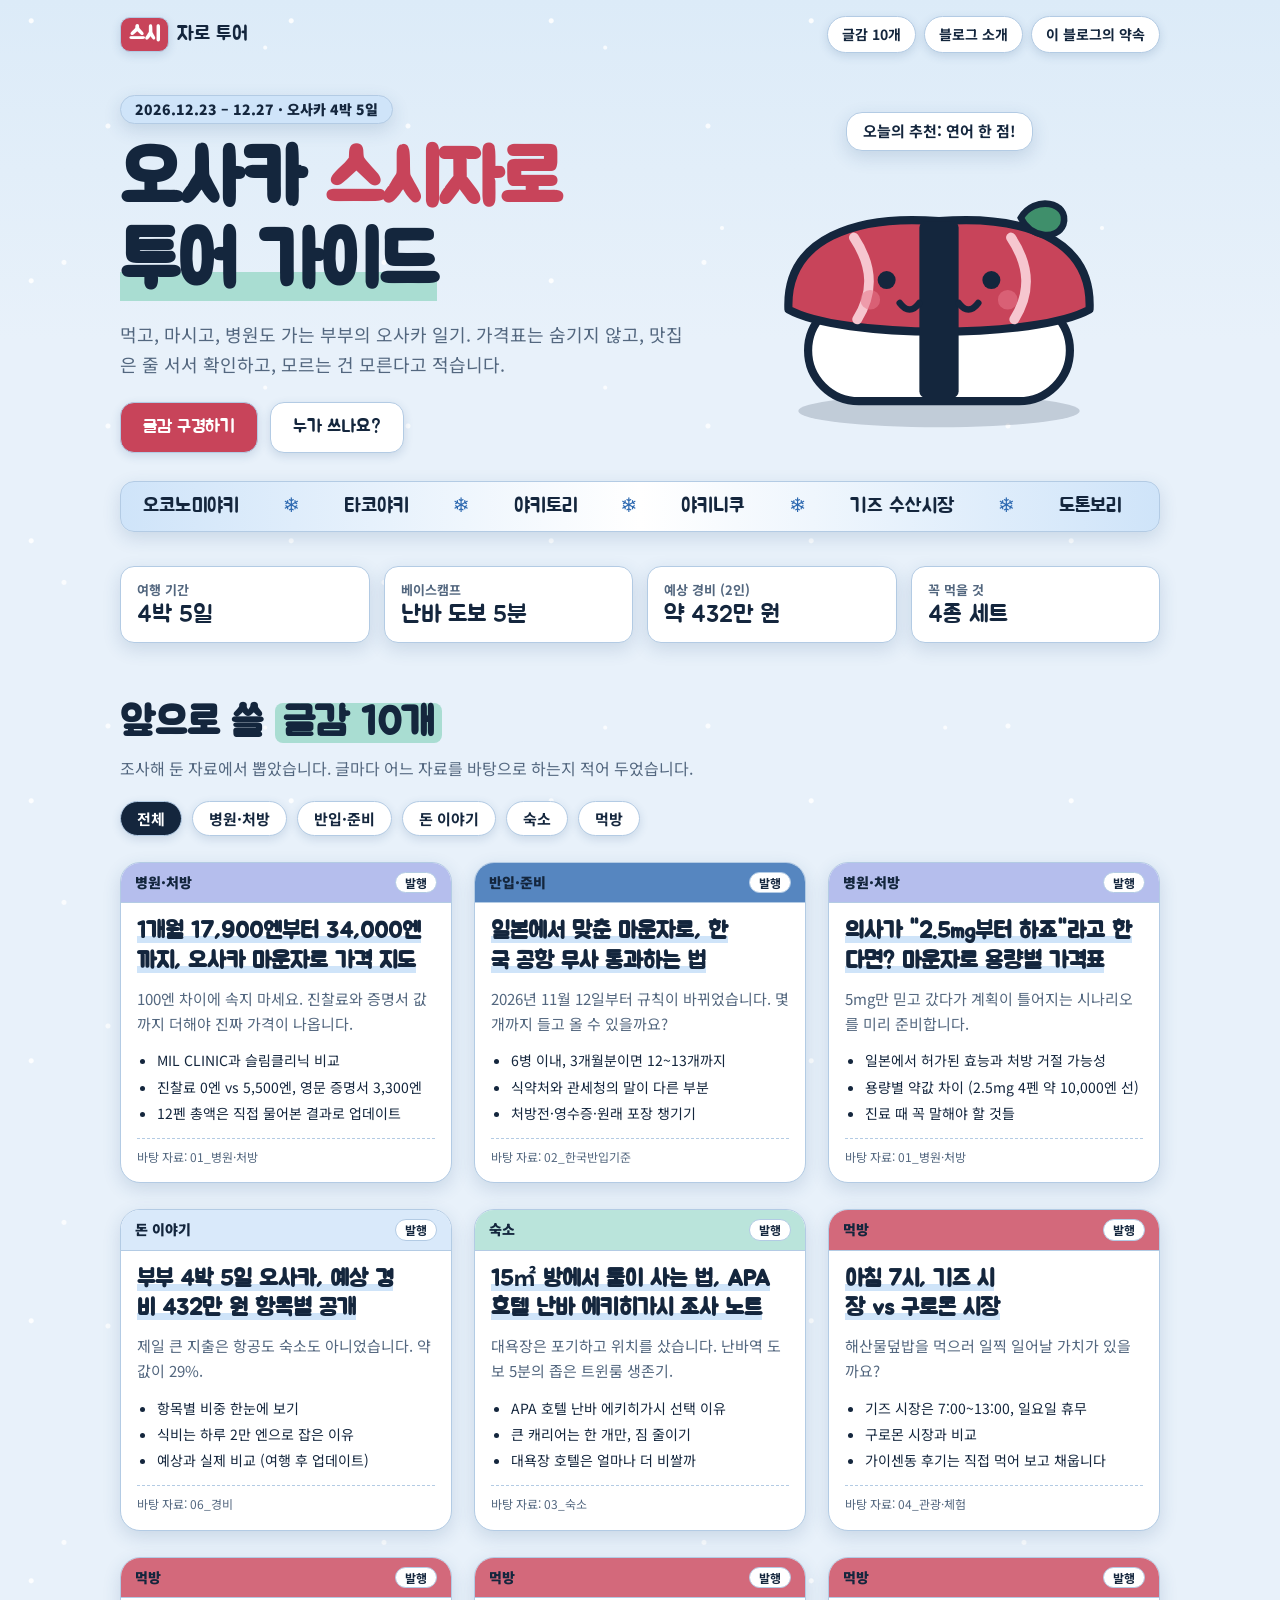
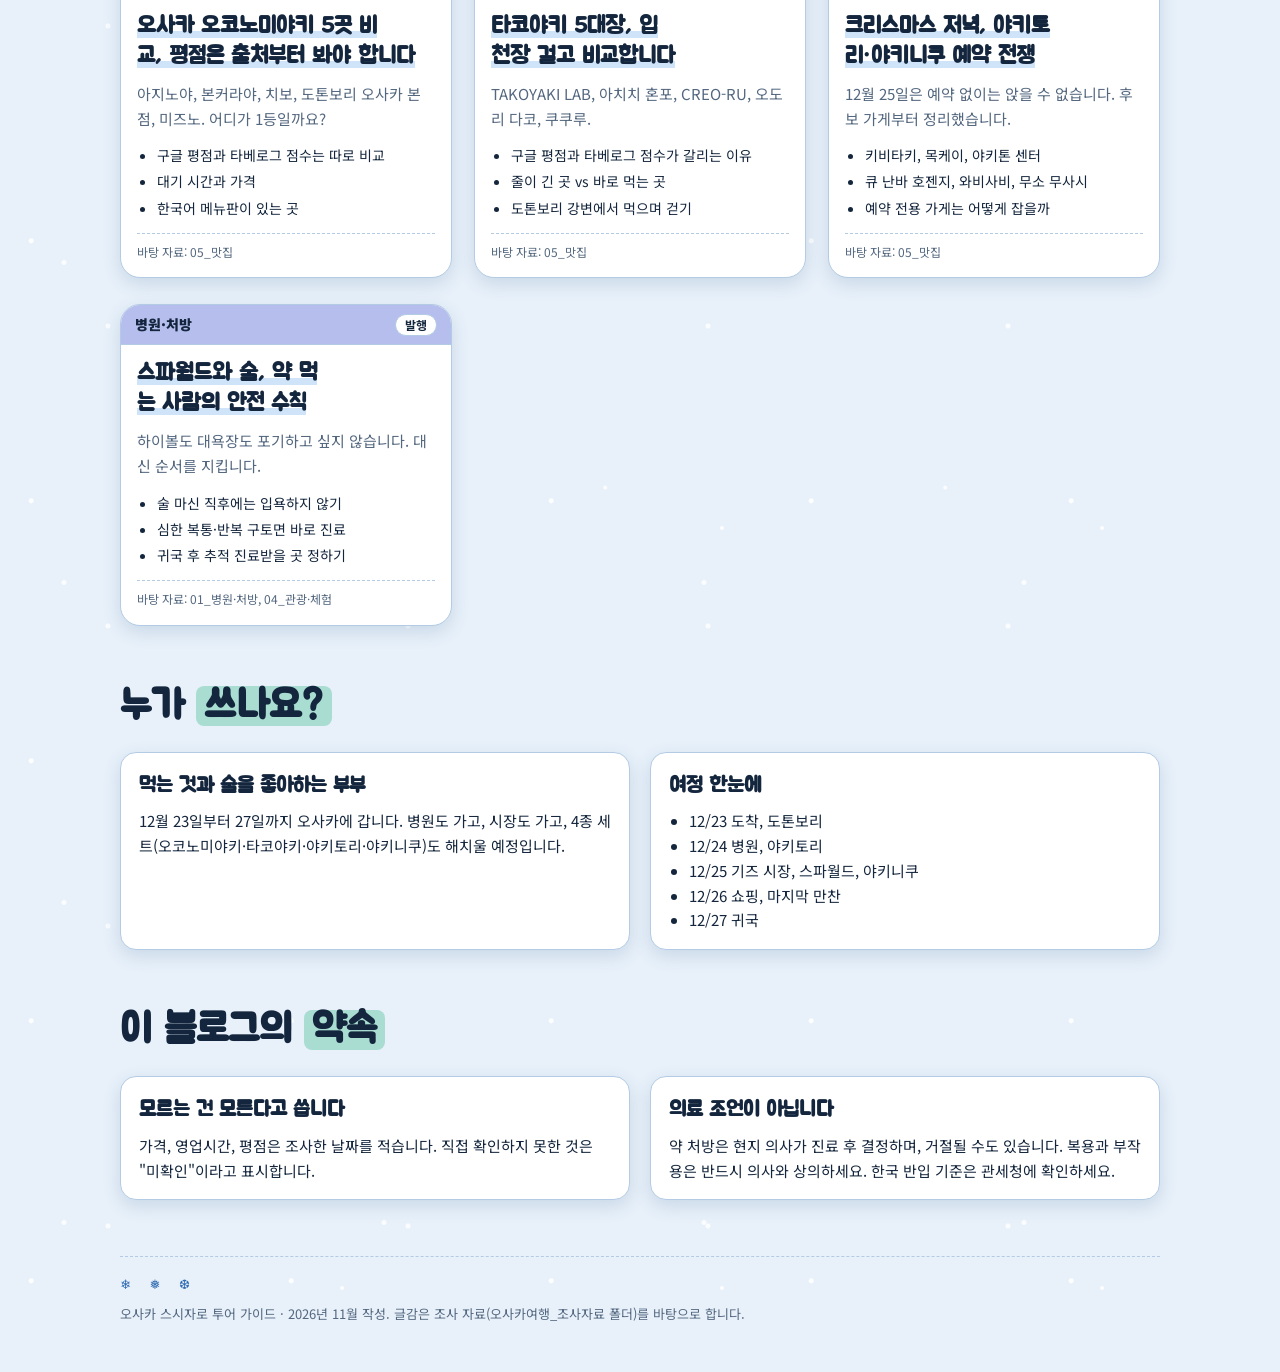
==== commit d6abe592: "검색·공유 최적화 추가 및 문의 팝업 삭제 - 공유 썸네일(og-image.jpg), 파비콘, sitemap.xml, robots.txt 추가 - 모든 페이지에 og:image, " ====
--- a/index.html
+++ b/index.html
@@ -5,6 +5,43 @@
   <meta name="viewport" content="width=device-width, initial-scale=1">
   <title>오사카 스시자로 투어 가이드</title>
   <meta name="description" content="먹고 마시고 처방받는 오사카 4박 5일. 병원 가격부터 맛집, 경비까지 솔직하게 기록하는 여행 블로그">
+  <meta name="author" content="helena8383">
+  <meta name="keywords" content="오사카 여행, 오사카 4박 5일, 오사카 맛집, 마운자로 오사카, 오사카 경비, 부부 여행, 여행 블로그">
+  <meta name="robots" content="index, follow, max-image-preview:large">
+  <meta name="theme-color" content="#e8f1fa" media="(prefers-color-scheme: light)">
+  <meta name="theme-color" content="#0c1829" media="(prefers-color-scheme: dark)">
+  <link rel="canonical" href="https://helena8383.github.io/susijaro/">
+  <meta property="og:type" content="website">
+  <meta property="og:site_name" content="오사카 스시자로 투어 가이드">
+  <meta property="og:locale" content="ko_KR">
+  <meta property="og:title" content="오사카 스시자로 투어 가이드">
+  <meta property="og:description" content="먹고 마시고 처방받는 오사카 4박 5일. 병원 가격부터 맛집, 경비까지 솔직하게 기록하는 여행 블로그">
+  <meta property="og:url" content="https://helena8383.github.io/susijaro/">
+  <meta property="og:image" content="https://helena8383.github.io/susijaro/og-image.jpg">
+  <meta property="og:image:width" content="1200">
+  <meta property="og:image:height" content="630">
+  <meta property="og:image:alt" content="오사카 도톤보리 네온 간판 위에 쓴 '오사카 스시자로 투어 가이드' 제목">
+  <meta name="twitter:card" content="summary_large_image">
+  <meta name="twitter:title" content="오사카 스시자로 투어 가이드">
+  <meta name="twitter:description" content="먹고 마시고 처방받는 오사카 4박 5일. 병원 가격부터 맛집, 경비까지 솔직하게 기록하는 여행 블로그">
+  <meta name="twitter:image" content="https://helena8383.github.io/susijaro/og-image.jpg">
+  <meta name="twitter:image:alt" content="오사카 도톤보리 네온 간판 위에 쓴 '오사카 스시자로 투어 가이드' 제목">
+  <link rel="icon" href="favicon.svg" type="image/svg+xml">
+  <script type="application/ld+json">
+{
+  "@context": "https://schema.org",
+  "@type": "Blog",
+  "name": "오사카 스시자로 투어 가이드",
+  "description": "먹고 마시고 처방받는 오사카 4박 5일. 병원 가격부터 맛집, 경비까지 솔직하게 기록하는 여행 블로그",
+  "url": "https://helena8383.github.io/susijaro/",
+  "inLanguage": "ko-KR",
+  "image": "https://helena8383.github.io/susijaro/og-image.jpg",
+  "author": {
+    "@type": "Person",
+    "name": "helena8383"
+  }
+}
+  </script>
   <link rel="preconnect" href="https://fonts.googleapis.com">
   <link rel="preconnect" href="https://fonts.gstatic.com" crossorigin>
   <link rel="stylesheet" href="https://fonts.googleapis.com/css2?family=Jua&family=Noto+Sans+KR:wght@400;500;700;900&display=swap">
@@ -264,70 +301,7 @@
 
 </div>
 
-<!-- 오사카 관광 문의 팝업 (에어테이블 폼 연동) -->
-<button class="ask-fab" id="askOpen" type="button" aria-controls="askPanel" aria-expanded="false">오사카 문의하기</button>
-<aside class="ask-panel" id="askPanel" role="dialog" aria-label="오사카 관광 문의" hidden>
-  <div class="ask-head">
-    <strong>오사카 관광 문의</strong>
-    <button class="ask-close" id="askClose" type="button" aria-label="닫기">×</button>
-  </div>
-  <form class="ask-body" id="askForm" novalidate>
-    <p>오사카 관광에서 궁금한 게 있나요? 로그인 없이 남겨 주세요. 이메일로 답변드립니다.</p>
-    <label>닉네임
-      <input type="text" name="nick" maxlength="40" required autocomplete="nickname">
-    </label>
-    <label>이메일
-      <input type="email" name="email" maxlength="120" required autocomplete="email">
-    </label>
-    <label>어떤 관광을 원하세요?
-      <textarea name="want" rows="4" maxlength="1000" required placeholder="가고 싶은 곳, 궁금한 점을 적어 주세요."></textarea>
-    </label>
-    <input type="text" name="website" class="ask-hp" tabindex="-1" autocomplete="off" aria-hidden="true">
-    <button class="btn" type="submit" id="askSubmit">문의 보내기</button>
-    <p class="ask-msg" id="askMsg" role="status" aria-live="polite"></p>
-  </form>
-</aside>
-
 <script>
-  (function () {
-    // 에어테이블 토큰(권한: data.records:write, 이 베이스만)을 아래 따옴표 안에 붙여 넣으세요.
-    // 주의: 블로그 방문자가 코드에서 볼 수 있으므로 반드시 쓰기 전용·이 베이스 한정 토큰만 쓰세요.
-    var AIRTABLE_TOKEN = 'patfMUoDNKihwawKv.8fa177dfb7f80d6ca1d1474630971157a06d45301fa7974c2d5905beda78af8a';
-    var API_URL = 'https://api.airtable.com/v0/appZMCVjxIQNOp0qZ/tblI71jBZUew3wyYv';
-    var openBtn = document.getElementById('askOpen');
-    var panel = document.getElementById('askPanel');
-    var closeBtn = document.getElementById('askClose');
-    var form = document.getElementById('askForm');
-    var msg = document.getElementById('askMsg');
-    var sendBtn = document.getElementById('askSubmit');
-    function toggle(show) {
-      panel.hidden = !show;
-      openBtn.hidden = show;
-      openBtn.setAttribute('aria-expanded', show ? 'true' : 'false');
-    }
-    openBtn.addEventListener('click', function () { toggle(true); });
-    form.addEventListener('submit', function (e) {
-      e.preventDefault();
-      var nick = form.nick.value.trim(), email = form.email.value.trim(), want = form.want.value.trim();
-      if (form.website.value) { return; } // 스팸 봇 걸러내기
-      if (!nick || !email || !want) { msg.textContent = '세 칸을 모두 채워 주세요.'; return; }
-      if (!/^[^@\s]+@[^@\s]+\.[^@\s]+$/.test(email)) { msg.textContent = '이메일 형식을 확인해 주세요.'; return; }
-      if (!AIRTABLE_TOKEN) { msg.textContent = '아직 접수 연결이 끝나지 않았습니다.'; return; }
-      sendBtn.disabled = true; msg.textContent = '보내는 중...';
-      fetch(API_URL, {
-        method: 'POST',
-        headers: { 'Authorization': 'Bearer ' + AIRTABLE_TOKEN, 'Content-Type': 'application/json' },
-        body: JSON.stringify({ fields: { fldmFnpMJJ1Px8OaU: nick, fldLrledRYfrE1ClS: email, fldPlDzghXHToxa6z: want } })
-      }).then(function (r) {
-        if (!r.ok) { throw new Error(r.status); }
-        form.reset(); msg.textContent = '접수되었습니다. 감사합니다!';
-      }).catch(function () {
-        msg.textContent = '전송에 실패했습니다. 잠시 후 다시 시도해 주세요.';
-      }).then(function () { sendBtn.disabled = false; });
-    });
-    closeBtn.addEventListener('click', function () { toggle(false); });
-    document.addEventListener('keydown', function (e) { if (e.key === 'Escape' && !panel.hidden) toggle(false); });
-  })();
   (function () {
     var chips = document.querySelectorAll('.chip');
     var cards = document.querySelectorAll('#grid .card');
--- a/style.css
+++ b/style.css
@@ -183,46 +183,12 @@
 
 footer { margin-top: 56px; font-size: 13px; color: var(--muted); text-wrap: pretty; border-top: 1px dashed var(--bd); padding-top: 16px; }
 
-/* 오른쪽 문의 팝업 */
-.ask-fab {
-  position: fixed; right: 16px; top: 50%; transform: translateY(-50%); z-index: 50;
-  font-family: var(--display); font-size: 17px; cursor: pointer; color: #fff; background: var(--salmon);
-  border: 1.5px solid var(--bd); border-radius: 14px; box-shadow: 0 6px 18px var(--shadow); padding: 12px 10px;
-  writing-mode: vertical-rl; letter-spacing: .08em;
-}
-.ask-fab:hover { background: var(--sea); }
-.ask-panel {
-  position: fixed; right: 16px; top: 50%; transform: translateY(-50%); z-index: 60;
-  width: min(380px, calc(100vw - 32px)); height: min(640px, calc(100vh - 32px));
-  background: var(--paper); border: 1.5px solid var(--bd); border-radius: 20px; box-shadow: 0 6px 18px var(--shadow);
-  display: flex; flex-direction: column; overflow: hidden;
-}
-.ask-panel[hidden] { display: none; }
-.ask-head { display: flex; justify-content: space-between; align-items: center; gap: 8px; background: var(--sun); color: #14263d; border-bottom: 1.5px solid var(--bd); padding: 8px 14px; }
-.ask-head strong { font-family: var(--display); font-size: 18px; }
-.ask-close { font-size: 18px; line-height: 1; cursor: pointer; background: #fff; color: #14263d; border: 1px solid var(--bd); border-radius: 999px; width: 30px; height: 30px; }
-.ask-body { padding: 18px; display: flex; flex-direction: column; gap: 12px; font-size: 15px; }
-.ask-body ul { margin: 0; padding-left: 20px; color: var(--muted); font-size: 14px; }
-.ask-body .btn { align-self: flex-start; cursor: pointer; }
-.ask-body label { display: flex; flex-direction: column; gap: 4px; font-weight: 700; font-size: 14px; }
-.ask-body input, .ask-body textarea {
-  font: inherit; font-weight: 400; color: var(--ink); background: var(--paper);
-  border: 1.5px solid var(--bd); border-radius: 10px; padding: 8px 10px; width: 100%;
-}
-.ask-body textarea { resize: vertical; }
-.ask-hp { position: absolute; left: -9999px; width: 1px; height: 1px; opacity: 0; }
-.ask-msg { font-size: 14px; font-weight: 700; min-height: 1.4em; }
-.ask-panel { overflow-y: auto; }
-.ask-panel { height: auto; }
-
 @media (max-width: 760px) {
   .hero { grid-template-columns: 1fr; }
   .mascot { order: -1; width: min(70%, 260px); }
   }
 /* 모바일 보정 */
-.ask-panel { max-height: calc(100dvh - 32px); }
 @media (max-width: 760px) {
-  body { padding-bottom: 96px; }
   .bar { flex-direction: column; align-items: flex-start; }
   .menu a { font-size: 13px; padding: 5px 12px; }
   .hero { padding: 24px 0 20px; }
@@ -234,19 +200,6 @@
   .grid { grid-template-columns: 1fr; gap: 22px; }
   .facts { grid-template-columns: repeat(2, minmax(0, 1fr)); }
   .fact .v { font-size: 20px; }
-
-  /* 문의 버튼: 세로 글자 대신 오른쪽 아래 가로 알약 버튼 */
-  .ask-fab {
-    top: auto; bottom: max(16px, env(safe-area-inset-bottom, 0px)); right: 16px; transform: none;
-    writing-mode: horizontal-tb; letter-spacing: 0; white-space: nowrap;
-    font-size: 16px; padding: 10px 18px; border-radius: 999px;
-  }
-  /* 문의 창: 화면 아래에서 올라오는 시트 */
-  .ask-panel {
-    top: auto; bottom: 0; right: 0; left: 0; transform: none; width: 100%;
-    max-height: 85dvh; border-radius: 18px 18px 0 0; border-bottom: 0;
-  }
-  .ask-body input, .ask-body textarea { font-size: 16px; }
 }
 @media (max-width: 380px) {
   .logo { font-size: 18px; }
